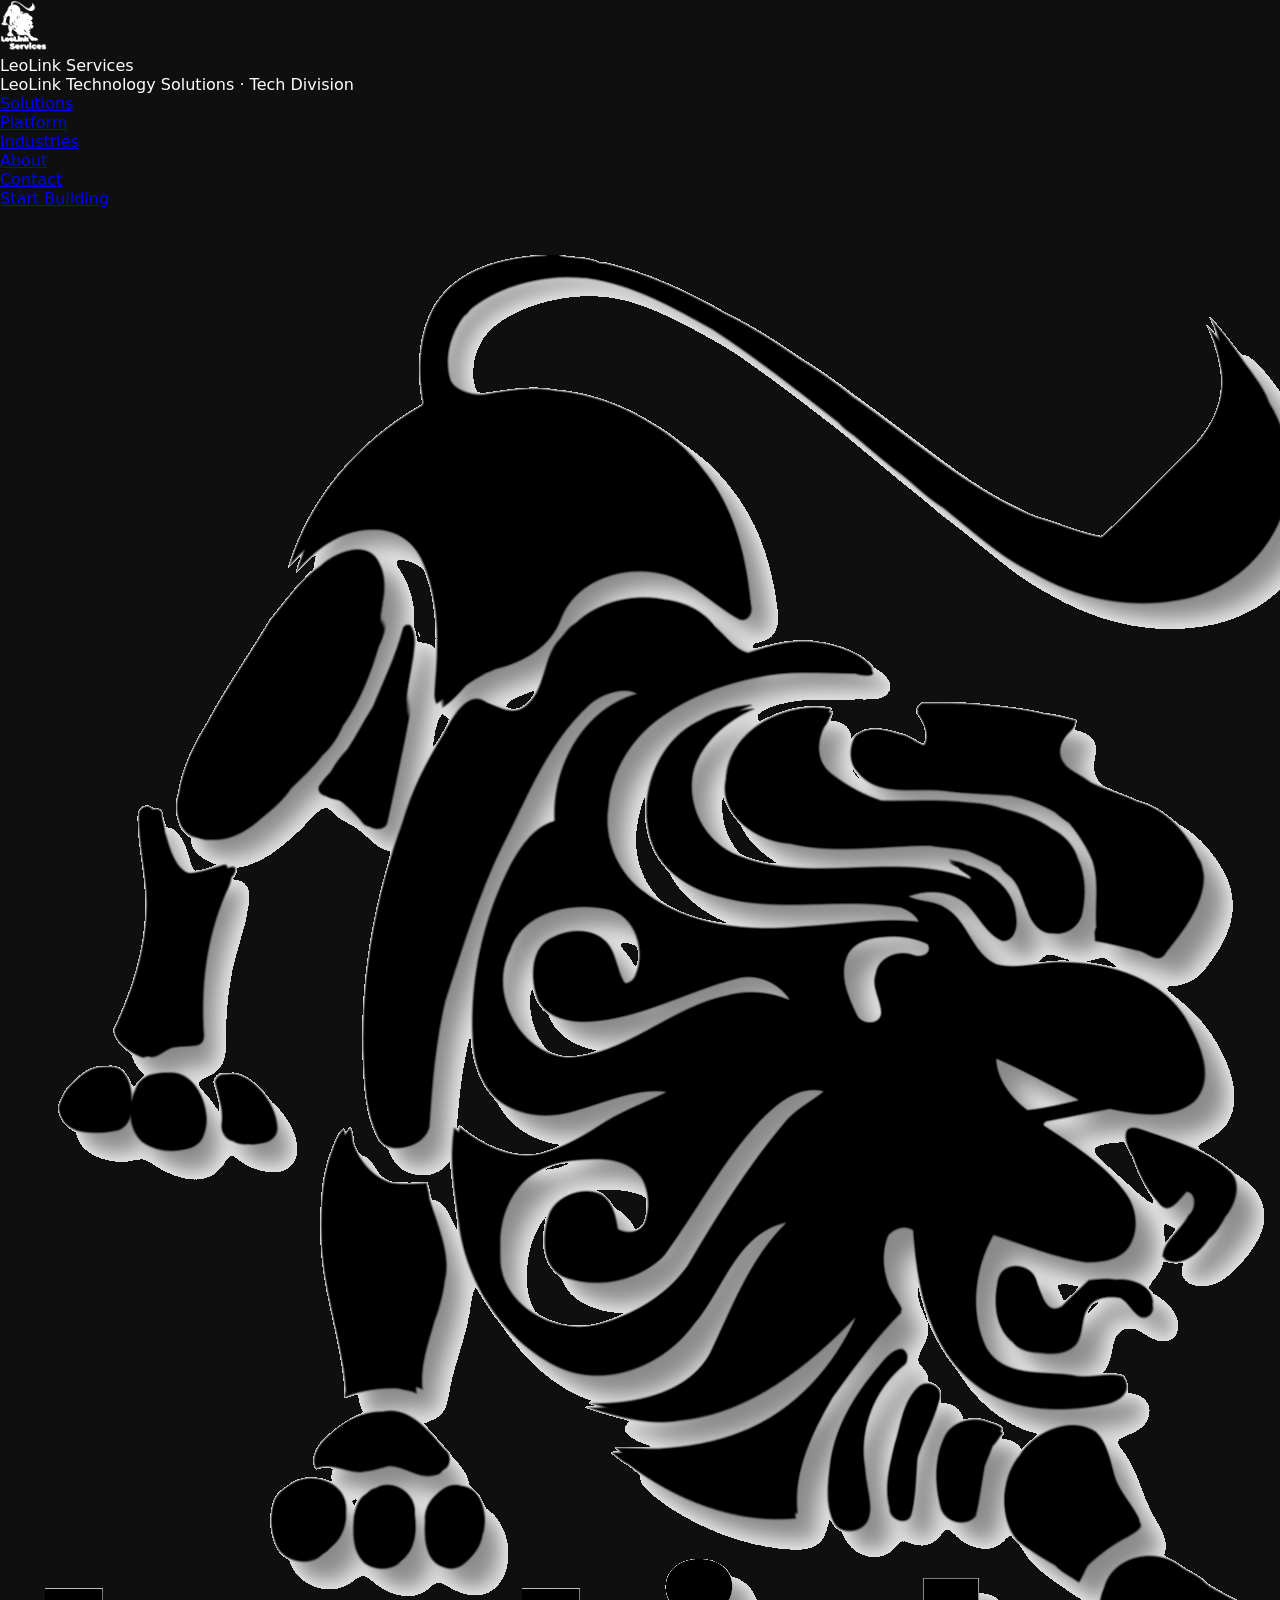
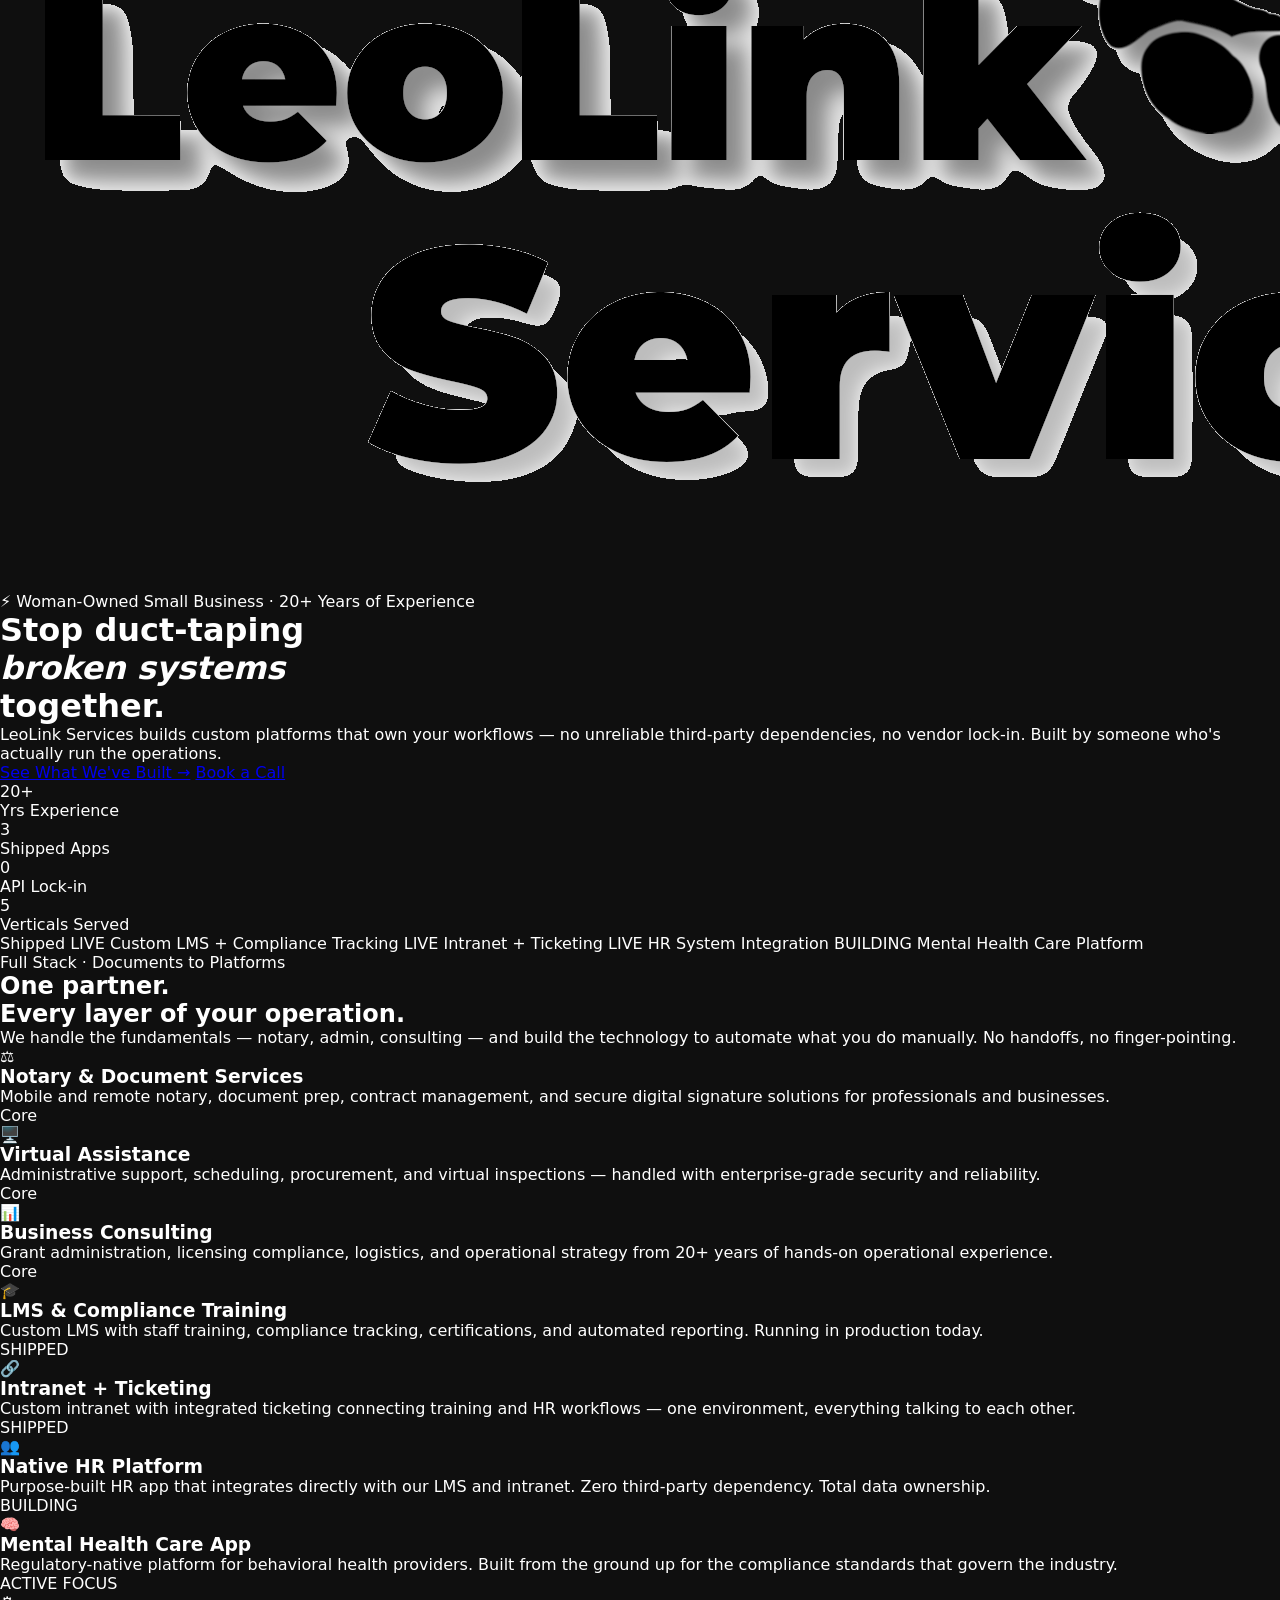
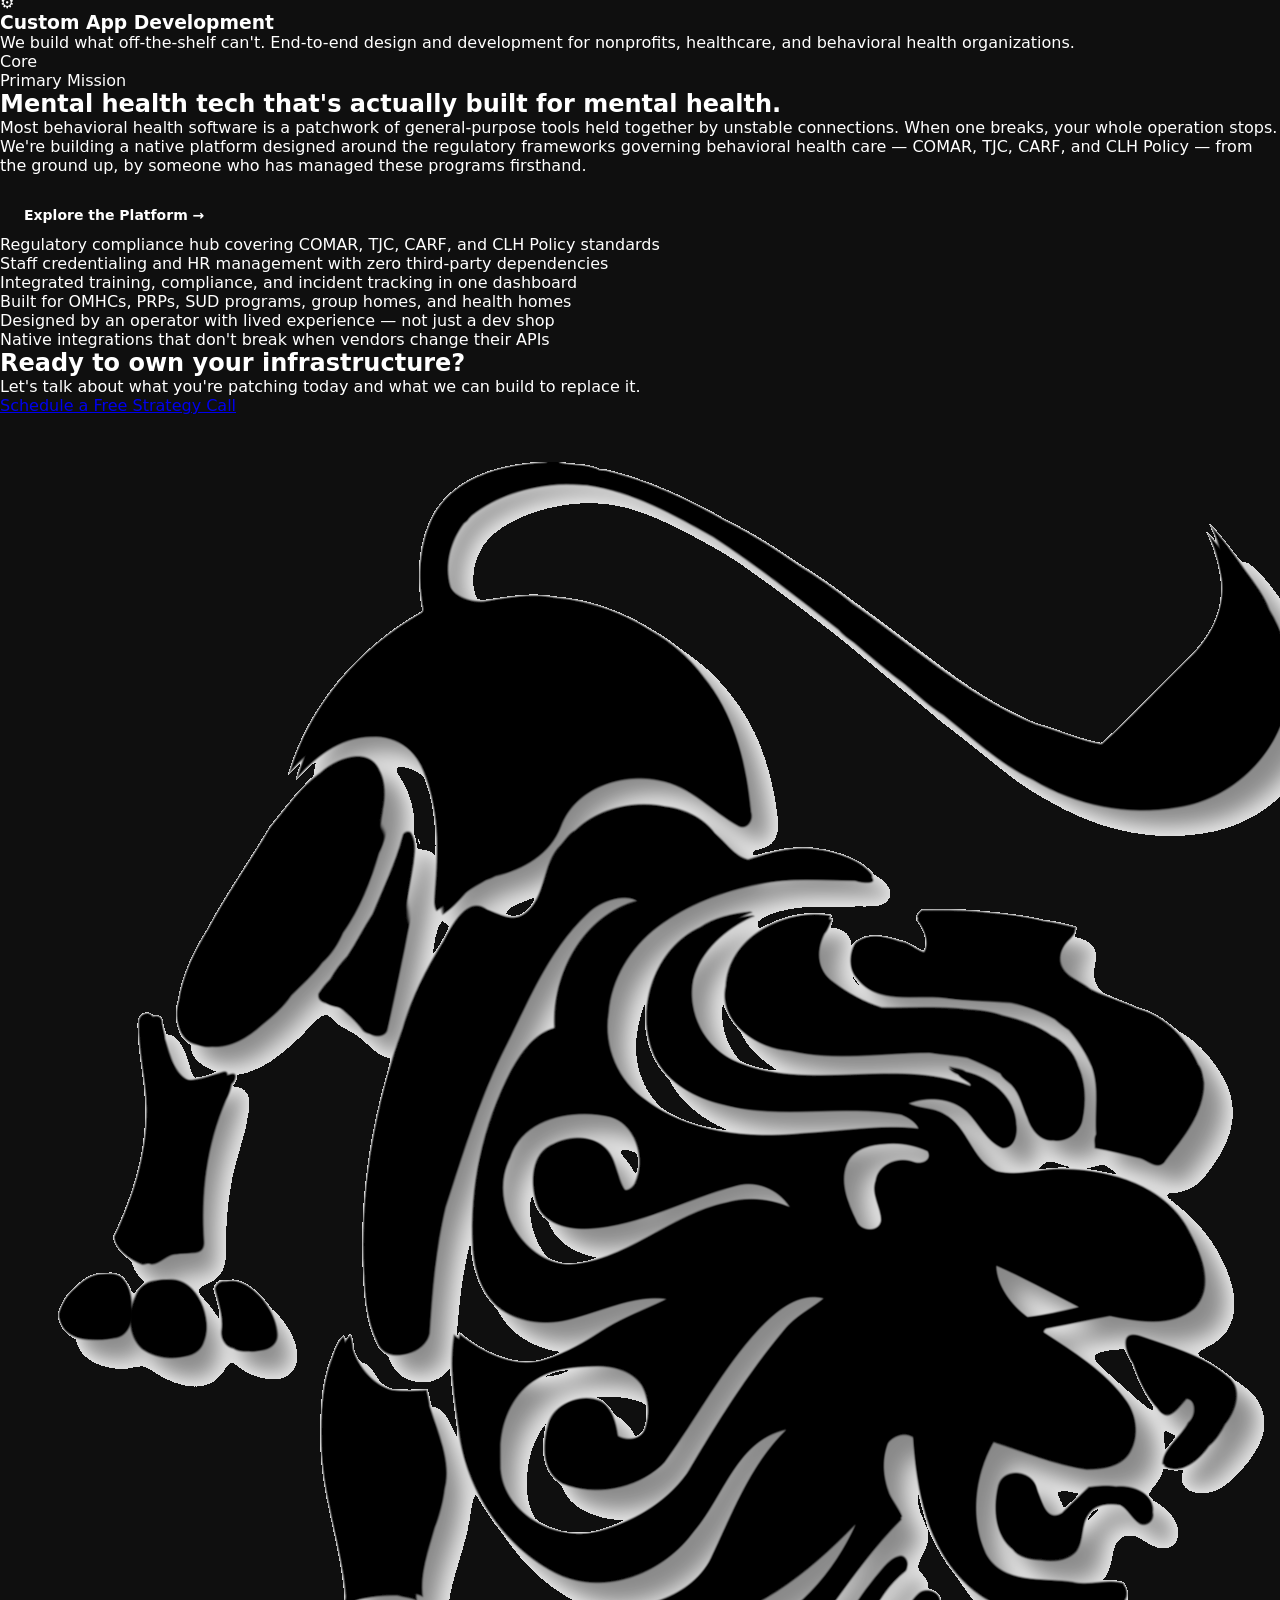
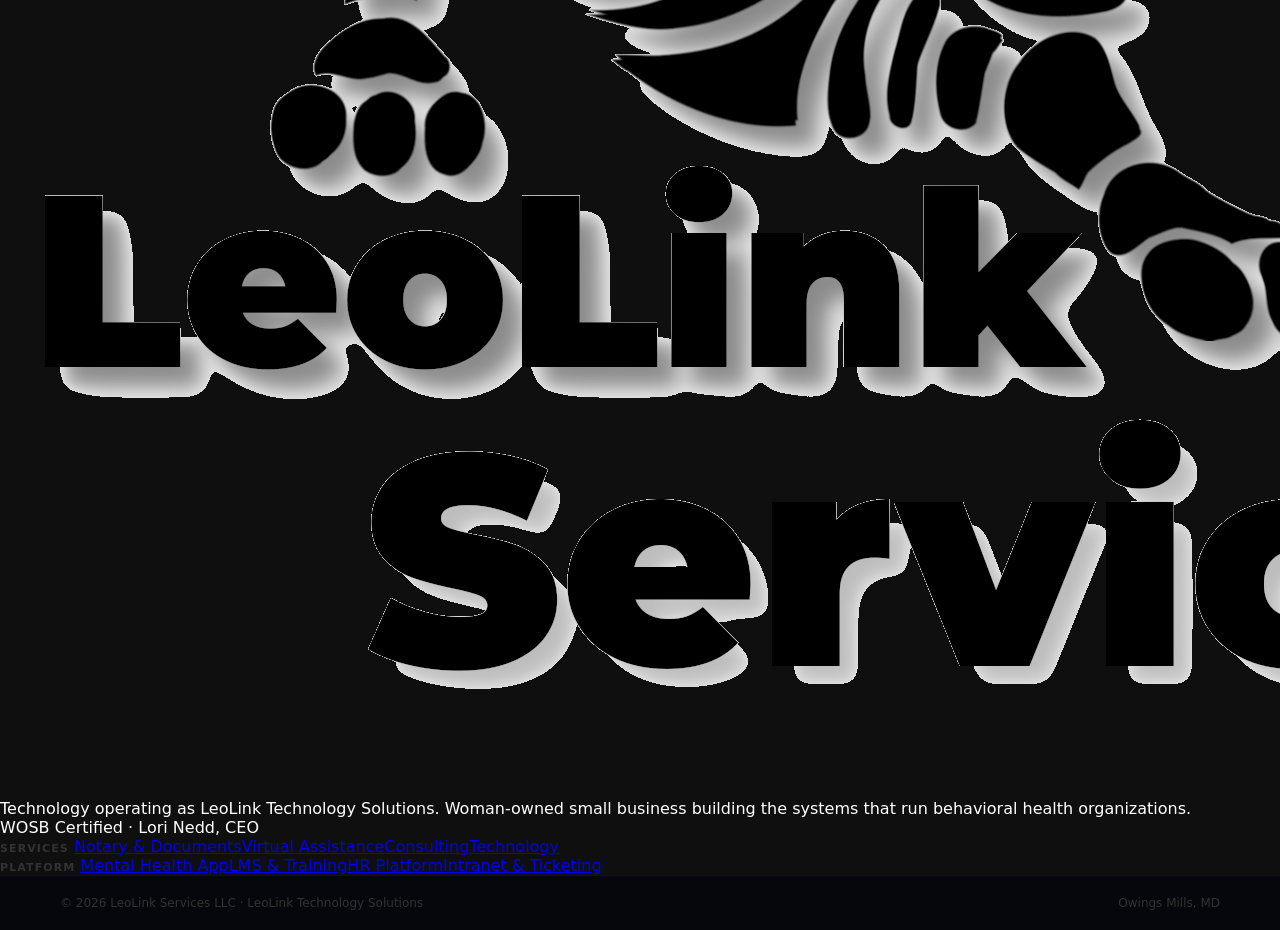
==== index.html @ c0305fcd "fix repo" ====
<!DOCTYPE html>
<html lang="en">
<head>
<meta charset="UTF-8"/>
<meta name="viewport" content="width=device-width, initial-scale=1.0"/>
<title>LeoLink Services — Business Solutions &amp; Technology Platform</title>
<style>
  *, *::before, *::after { box-sizing: border-box; margin: 0; padding: 0; }
  body { font-family: 'Segoe UI', system-ui, -apple-system, sans-serif; background: #0f0f0f; color: #fff; }

  /* ── SWITCHER BAR ── */
  .switcher {
    position: sticky; top: 0; z-index: 999;
    background: #111; border-bottom: 1px solid #333;
    display: flex; align-items: center; gap: 12px;
    padding: 14px 32px; flex-wrap: wrap;
  }
  .switcher span { font-size: 12px; text-transform: uppercase; letter-spacing: .1em; color: #888; }
  .sw-btn {
    padding: 8px 22px; border-radius: 40px; border: 1.5px solid #444;
    background: transparent; color: #aaa; font-size: 13px; font-weight: 600;
    cursor: pointer; transition: all .2s;
  }
  .sw-btn:hover { border-color: #888; color: #fff; }
  .sw-btn.active { background: #fff; color: #000; border-color: #fff; }
  .rec-badge { font-size: 11px; background: #6C63FF; color: #fff; border-radius: 20px; padding: 2px 9px; font-weight: 700; margin-left: 6px; }

  /* ── THEME BLOCKS ── */
  .theme { display: none; }
  .theme.active { display: block; }

  /* ── LOGO HELPER ── */
  /* Logo image: place LeoLink_Logo.png in the same folder as this HTML file */
  .logo-img { height: 52px; width: auto; object-fit: contain; }
  .logo-img-dark { filter: brightness(0) invert(1); } /* white version for dark backgrounds */
  .logo-img-light { filter: none; }                    /* black version for light backgrounds */
  .logo-fallback { font-size: 20px; font-weight: 800; letter-spacing: -.3px; }

  /* ═══════════════════════════════════════
     OPTION A — WARM MODERN
  ═══════════════════════════════════════ */
  .theme-a {
    --brand: #C8773A; --brand2: #E8A06A; --dark: #1A1208;
    --mid: #2C1F10; --surface: #251A0E; --text: #F5EDE3;
    --muted: #A8907A; --accent: #22c55e;
    background: var(--dark); color: var(--text);
  }
  .theme-a nav { background: rgba(26,18,8,.96); backdrop-filter: blur(12px); display: flex; justify-content: space-between; align-items: center; padding: 16px 60px; border-bottom: 1px solid rgba(200,119,58,.2); position: sticky; top: 53px; z-index: 100; }
  .theme-a .nav-brand { display: flex; align-items: center; gap: 14px; }
  .theme-a .nav-brand-text .name { font-size: 18px; font-weight: 700; color: var(--brand2); }
  .theme-a .nav-brand-text .dba { font-size: 10px; color: var(--muted); letter-spacing: .08em; text-transform: uppercase; margin-top: 2px; }
  .theme-a nav ul { list-style: none; display: flex; gap: 32px; }
  .theme-a nav ul li a { color: var(--muted); text-decoration: none; font-size: 14px; }
  .theme-a nav ul li a:hover { color: var(--text); }
  .theme-a .nav-cta { background: var(--brand); color: #fff; padding: 10px 22px; border-radius: 8px; font-size: 14px; font-weight: 600; text-decoration: none; }

  .theme-a .hero { min-height: 88vh; display: flex; align-items: center; padding: 80px 60px; background: radial-gradient(ellipse at 70% 40%, rgba(200,119,58,.15) 0%, transparent 65%), linear-gradient(160deg, #1A1208 0%, #0D0906 100%); position: relative; overflow: hidden; }
  .theme-a .hero::before { content: ''; position: absolute; inset: 0; background: url("data:image/svg+xml,%3Csvg width='60' height='60' viewBox='0 0 60 60' xmlns='http://www.w3.org/2000/svg'%3E%3Cg fill='none'%3E%3Ccircle cx='30' cy='30' r='1.5' fill='%23C8773A' fill-opacity='0.05'/%3E%3C/g%3E%3C/svg%3E"); }
  .theme-a .hero-inner { max-width: 700px; position: relative; display: flex; gap: 60px; align-items: center; width: 100%; }
  .theme-a .hero-logo { flex-shrink: 0; opacity: .85; }
  .theme-a .hero-logo img { height: 160px; width: auto; filter: brightness(0) sepia(1) hue-rotate(10deg) saturate(3) brightness(.8); }
  .theme-a .hero-copy { flex: 1; }
  .theme-a .hero-eyebrow { display: inline-flex; align-items: center; gap: 8px; background: rgba(200,119,58,.12); border: 1px solid rgba(200,119,58,.3); color: var(--brand2); font-size: 12px; font-weight: 600; letter-spacing: .1em; text-transform: uppercase; padding: 6px 14px; border-radius: 20px; margin-bottom: 24px; }
  .theme-a h1 { font-size: clamp(36px, 4.5vw, 58px); font-weight: 700; line-height: 1.1; margin-bottom: 22px; }
  .theme-a h1 em { color: var(--brand2); font-style: normal; }
  .theme-a .hero-sub { font-size: 17px; color: var(--muted); line-height: 1.7; max-width: 520px; margin-bottom: 36px; }
  .theme-a .hero-btns { display: flex; gap: 14px; flex-wrap: wrap; margin-bottom: 48px; }
  .theme-a .btn-primary { background: var(--brand); color: #fff; padding: 14px 28px; border-radius: 10px; font-size: 15px; font-weight: 700; text-decoration: none; }
  .theme-a .btn-ghost { border: 1.5px solid rgba(200,119,58,.4); color: var(--brand2); padding: 14px 28px; border-radius: 10px; font-size: 15px; font-weight: 600; text-decoration: none; }
  .theme-a .proof-strip { display: flex; gap: 28px; padding-top: 28px; border-top: 1px solid rgba(200,119,58,.15); flex-wrap: wrap; }
  .theme-a .proof-num { font-size: 26px; font-weight: 800; color: var(--brand2); }
  .theme-a .proof-label { font-size: 11px; color: var(--muted); text-transform: uppercase; letter-spacing: .06em; }

  .theme-a .shipped-bar { background: var(--surface); border-top: 1px solid rgba(200,119,58,.15); border-bottom: 1px solid rgba(200,119,58,.15); padding: 14px 60px; display: flex; gap: 24px; align-items: center; flex-wrap: wrap; }
  .theme-a .shipped-bar .label { font-size: 11px; font-weight: 700; color: var(--brand); letter-spacing: .12em; text-transform: uppercase; white-space: nowrap; }
  .theme-a .shipped-item { display: flex; align-items: center; gap: 6px; font-size: 13px; color: var(--muted); }
  .theme-a .shipped-item::before { content: '✓'; color: var(--accent); font-weight: 700; }

  .theme-a section { padding: 90px 60px; }
  .theme-a .section-label { font-size: 12px; font-weight: 700; text-transform: uppercase; letter-spacing: .12em; color: var(--brand); margin-bottom: 12px; }
  .theme-a h2 { font-size: clamp(28px, 3.5vw, 44px); font-weight: 700; line-height: 1.2; margin-bottom: 14px; }
  .theme-a .section-sub { font-size: 16px; color: var(--muted); line-height: 1.7; max-width: 560px; margin-bottom: 56px; }

  .theme-a .services-grid { display: grid; grid-template-columns: repeat(auto-fill, minmax(280px, 1fr)); gap: 22px; }
  .theme-a .svc-card { background: var(--surface); border: 1px solid rgba(200,119,58,.15); border-radius: 16px; padding: 30px; transition: border-color .2s, transform .2s; }
  .theme-a .svc-card:hover { border-color: rgba(200,119,58,.4); transform: translateY(-4px); }
  .theme-a .svc-icon { font-size: 26px; margin-bottom: 14px; }
  .theme-a .svc-card h3 { font-size: 17px; font-weight: 700; margin-bottom: 10px; }
  .theme-a .svc-card p { font-size: 13px; color: var(--muted); line-height: 1.65; }
  .theme-a .svc-tag { display: inline-block; margin-top: 14px; font-size: 11px; font-weight: 700; padding: 3px 10px; border-radius: 20px; }
  .theme-a .tag-live { background: rgba(34,197,94,.15); color: #22c55e; border: 1px solid rgba(34,197,94,.3); }
  .theme-a .tag-dev { background: rgba(200,119,58,.12); color: var(--brand2); border: 1px solid rgba(200,119,58,.3); }
  .theme-a .tag-core { background: rgba(255,255,255,.06); color: #aaa; border: 1px solid rgba(255,255,255,.1); }

  .theme-a .focus-band { background: linear-gradient(135deg, rgba(200,119,58,.1), rgba(200,119,58,.03)); border-top: 1px solid rgba(200,119,58,.2); border-bottom: 1px solid rgba(200,119,58,.2); }
  .theme-a .focus-inner { display: grid; grid-template-columns: 1fr 1fr; gap: 80px; align-items: center; max-width: 1100px; margin: 0 auto; }
  .theme-a .focus-inner p { color: var(--muted); line-height: 1.8; margin-bottom: 14px; font-size: 15px; }
  .theme-a .feature-list { list-style: none; display: flex; flex-direction: column; gap: 14px; }
  .theme-a .feature-list li { display: flex; align-items: flex-start; gap: 12px; font-size: 14px; color: var(--muted); }
  .theme-a .feature-list li::before { content: '→'; color: var(--brand2); flex-shrink: 0; }

  .theme-a .cta-band { background: var(--brand); text-align: center; padding: 80px 60px; }
  .theme-a .cta-band h2 { font-size: 36px; color: #fff; margin-bottom: 14px; }
  .theme-a .cta-band p { font-size: 16px; color: rgba(255,255,255,.8); margin-bottom: 32px; }
  .theme-a .cta-band a { background: #fff; color: var(--brand); padding: 14px 34px; border-radius: 10px; font-weight: 700; text-decoration: none; font-size: 15px; }

  .theme-a footer { background: var(--mid); padding: 60px; display: flex; justify-content: space-between; align-items: flex-start; flex-wrap: wrap; gap: 40px; border-top: 1px solid rgba(200,119,58,.15); }
  .theme-a .foot-logo img { height: 60px; width: auto; filter: brightness(0) sepia(1) hue-rotate(10deg) saturate(2) brightness(.75); margin-bottom: 10px; }
  .theme-a footer .foot-sub { font-size: 13px; color: var(--muted); max-width: 240px; line-height: 1.6; }
  .theme-a footer .foot-links { display: flex; flex-direction: column; gap: 10px; }
  .theme-a footer .foot-links a { font-size: 14px; color: var(--muted); text-decoration: none; }
  .theme-a footer .foot-cert { font-size: 11px; color: #666; margin-top: 16px; }

  /* ═══════════════════════════════════════
     OPTION B — BOLD TECH (DEFAULT / PREFERRED)
  ═══════════════════════════════════════ */
  .theme-b {
    --brand: #6C63FF; --brand2: #A89CFF; --neon: #00FFB2;
    --dark: #080810; --surface: #10101C; --card: #14142A;
    --text: #F0F0FF; --muted: #8080AA;
    background: var(--dark); color: var(--text);
  }
  .theme-b .nav-brand img {
    filter:
      invert(1)
      drop-shadow(0 0 2px rgba(255,255,255,1))
      drop-shadow(0 0 6px rgba(168,156,255,0.85))
      drop-shadow(0 0 12px rgba(108,99,255,0.6)) !important;
    height: 48px !important;
    width: auto !important;
  }
  .theme-b nav { background: rgba(8,8,16,.96); backdrop-filter: blur(12px); display: flex; justify-content: space-between; align-items: center; padding: 14px 60px; border-bottom: 1px solid rgba(108,99,255,.25); position: sticky; top: 53px; z-index: 100; }
  .theme-b .nav-brand { display: flex; align-items: center; gap: 14px; }
  .theme-b .nav-brand-text .name { font-size: 18px; font-weight: 800; color: var(--text); letter-spacing: -.3px; }
  .theme-b .nav-brand-text .name span { color: var(--brand2); }
  .theme-b .nav-brand-text .dba { font-size: 10px; color: var(--brand2); letter-spacing: .1em; text-transform: uppercase; margin-top: 2px; }
  .theme-b .nav-brand .logo-img { filter: brightness(0) invert(1); height: 48px; }
  .theme-b .foot-logo .logo-img { filter: brightness(0) invert(1); }
  .theme-b nav ul { list-style: none; display: flex; gap: 32px; }
  .theme-b nav ul li a { color: var(--muted); text-decoration: none; font-size: 14px; }
  .theme-b nav ul li a:hover { color: var(--text); }
  .theme-b .nav-cta { background: linear-gradient(135deg, var(--brand), #9B55FF); color: #fff; padding: 10px 22px; border-radius: 8px; font-size: 14px; font-weight: 700; text-decoration: none; }

  .theme-b .hero { min-height: 90vh; display: flex; align-items: center; padding: 80px 60px; background: radial-gradient(ellipse at 80% 20%, rgba(108,99,255,.25) 0%, transparent 55%), radial-gradient(ellipse at 20% 80%, rgba(0,255,178,.08) 0%, transparent 50%), var(--dark); position: relative; overflow: hidden; }
  .theme-b .grid-overlay { position: absolute; inset: 0; background-image: linear-gradient(rgba(108,99,255,.06) 1px, transparent 1px), linear-gradient(90deg, rgba(108,99,255,.06) 1px, transparent 1px); background-size: 50px 50px; }
  .theme-b .hero-inner { position: relative; display: flex; align-items: center; gap: 60px; width: 100%; max-width: 1200px; }
  .theme-b .hero-logo {
    flex-shrink: 0;
    display: flex;
    align-items: center;
    justify-content: center;
  }
  .theme-b .hero-logo img {
    height: 230px;
    width: auto;
    image-rendering: crisp-edges;
    filter:
      invert(1)
      drop-shadow(0 0 2px rgba(255,255,255,1))
      drop-shadow(0 0 6px rgba(255,255,255,0.95))
      drop-shadow(0 0 14px rgba(168,156,255,0.9))
      drop-shadow(0 0 26px rgba(108,99,255,0.75))
      drop-shadow(0 0 40px rgba(0,255,178,0.4));
  }
  .theme-b .hero-copy { flex: 1; max-width: 660px; }
  .theme-b .hero-eyebrow { display: inline-flex; align-items: center; gap: 8px; background: rgba(108,99,255,.15); border: 1px solid rgba(108,99,255,.4); color: var(--brand2); font-size: 12px; font-weight: 700; letter-spacing: .1em; text-transform: uppercase; padding: 6px 14px; border-radius: 4px; margin-bottom: 24px; }
  .theme-b h1 { font-size: clamp(38px, 5vw, 64px); font-weight: 900; line-height: 1.05; margin-bottom: 22px; letter-spacing: -1px; }
  .theme-b h1 em { color: transparent; background: linear-gradient(135deg, var(--brand2), var(--neon)); -webkit-background-clip: text; background-clip: text; font-style: normal; }
  .theme-b .hero-sub { font-size: 17px; color: var(--muted); line-height: 1.7; max-width: 540px; margin-bottom: 36px; }
  .theme-b .hero-btns { display: flex; gap: 14px; margin-bottom: 52px; flex-wrap: wrap; }
  .theme-b .btn-primary { background: linear-gradient(135deg, var(--brand), #9B55FF); color: #fff; padding: 14px 30px; border-radius: 8px; font-size: 15px; font-weight: 700; text-decoration: none; }
  .theme-b .btn-ghost { border: 1.5px solid rgba(108,99,255,.4); color: var(--brand2); padding: 14px 30px; border-radius: 8px; font-size: 15px; font-weight: 600; text-decoration: none; }
  .theme-b .proof-strip { display: flex; gap: 36px; flex-wrap: wrap; }
  .theme-b .proof-num { font-size: 30px; font-weight: 900; color: var(--neon); }
  .theme-b .proof-label { font-size: 11px; color: var(--muted); text-transform: uppercase; letter-spacing: .06em; }

  .theme-b .shipped-bar { background: rgba(0,255,178,.04); border-top: 1px solid rgba(0,255,178,.15); border-bottom: 1px solid rgba(0,255,178,.15); padding: 13px 60px; display: flex; gap: 20px; align-items: center; flex-wrap: wrap; }
  .theme-b .shipped-bar .label { font-size: 10px; font-weight: 800; color: var(--neon); letter-spacing: .15em; text-transform: uppercase; }
  .theme-b .shipped-item { display: flex; align-items: center; gap: 8px; font-size: 13px; color: var(--muted); }
  .theme-b .shipped-item .badge { font-size: 9px; font-weight: 800; background: rgba(0,255,178,.12); color: var(--neon); border: 1px solid rgba(0,255,178,.3); padding: 2px 7px; border-radius: 3px; letter-spacing: .06em; }
  .theme-b .shipped-item .badge-dev { font-size: 9px; font-weight: 800; background: rgba(108,99,255,.15); color: var(--brand2); border: 1px solid rgba(108,99,255,.3); padding: 2px 7px; border-radius: 3px; letter-spacing: .06em; }

  .theme-b section { padding: 90px 60px; }
  .theme-b .section-label { font-size: 11px; font-weight: 800; text-transform: uppercase; letter-spacing: .15em; color: var(--brand2); margin-bottom: 12px; }
  .theme-b h2 { font-size: clamp(28px, 3.5vw, 44px); font-weight: 900; line-height: 1.15; letter-spacing: -.5px; margin-bottom: 14px; }
  .theme-b .section-sub { font-size: 16px; color: var(--muted); line-height: 1.7; max-width: 560px; margin-bottom: 56px; }

  .theme-b .services-grid { display: grid; grid-template-columns: repeat(auto-fill, minmax(280px, 1fr)); gap: 18px; }
  .theme-b .svc-card { background: var(--card); border: 1px solid rgba(108,99,255,.2); border-radius: 12px; padding: 28px; transition: all .2s; position: relative; overflow: hidden; }
  .theme-b .svc-card::before { content: ''; position: absolute; top: 0; left: 0; right: 0; height: 2px; background: linear-gradient(90deg, var(--brand), #9B55FF); opacity: 0; transition: opacity .2s; }
  .theme-b .svc-card:hover { border-color: rgba(108,99,255,.5); transform: translateY(-4px); }
  .theme-b .svc-card:hover::before { opacity: 1; }
  .theme-b .svc-icon { font-size: 26px; margin-bottom: 14px; }
  .theme-b .svc-card h3 { font-size: 16px; font-weight: 800; margin-bottom: 9px; }
  .theme-b .svc-card p { font-size: 13px; color: var(--muted); line-height: 1.6; }
  .theme-b .svc-tag { display: inline-block; margin-top: 14px; font-size: 10px; font-weight: 800; padding: 3px 9px; border-radius: 3px; letter-spacing: .05em; }
  .theme-b .tag-live { background: rgba(0,255,178,.1); color: var(--neon); border: 1px solid rgba(0,255,178,.25); }
  .theme-b .tag-dev { background: rgba(108,99,255,.15); color: var(--brand2); border: 1px solid rgba(108,99,255,.3); }
  .theme-b .tag-core { background: rgba(255,255,255,.05); color: #666; border: 1px solid rgba(255,255,255,.1); }

  .theme-b .focus-band { background: linear-gradient(135deg, rgba(108,99,255,.08), rgba(0,255,178,.04)); border-top: 1px solid rgba(108,99,255,.2); border-bottom: 1px solid rgba(108,99,255,.2); }
  .theme-b .focus-inner { display: grid; grid-template-columns: 1fr 1fr; gap: 80px; align-items: center; max-width: 1100px; margin: 0 auto; }
  .theme-b .focus-inner p { color: var(--muted); line-height: 1.8; margin-bottom: 14px; font-size: 15px; }
  .theme-b .feature-list { list-style: none; display: flex; flex-direction: column; gap: 14px; }
  .theme-b .feature-list li { display: flex; align-items: flex-start; gap: 12px; font-size: 14px; color: var(--muted); }
  .theme-b .feature-list li::before { content: '▸'; color: var(--neon); flex-shrink: 0; }

  .theme-b .cta-band { background: linear-gradient(135deg, rgba(108,99,255,.2), rgba(0,255,178,.08)); border-top: 1px solid rgba(108,99,255,.3); text-align: center; padding: 80px 60px; }
  .theme-b .cta-band h2 { font-size: 36px; font-weight: 900; margin-bottom: 14px; }
  .theme-b .cta-band p { font-size: 16px; color: var(--muted); margin-bottom: 32px; }
  .theme-b .cta-band a { background: linear-gradient(135deg, var(--brand), #9B55FF); color: #fff; padding: 14px 34px; border-radius: 8px; font-weight: 700; text-decoration: none; font-size: 15px; }

  .theme-b footer { background: rgba(6,6,14,.9); padding: 60px; display: flex; justify-content: space-between; align-items: flex-start; flex-wrap: wrap; gap: 40px; border-top: 1px solid rgba(108,99,255,.2); }
  .theme-b .foot-logo img {
    height: 75px;
    width: auto;
    margin-bottom: 12px;
    display: block;
    filter:
      invert(1)
      drop-shadow(0 0 2px rgba(255,255,255,1))
      drop-shadow(0 0 6px rgba(168,156,255,0.85))
      drop-shadow(0 0 12px rgba(108,99,255,0.6));
  }
  .theme-b footer .foot-sub { font-size: 13px; color: var(--muted); max-width: 240px; line-height: 1.6; }
  .theme-b footer .foot-links { display: flex; flex-direction: column; gap: 10px; }
  .theme-b footer .foot-links a { font-size: 14px; color: var(--muted); text-decoration: none; }
  .theme-b footer .foot-cert { font-size: 11px; color: #333; margin-top: 16px; }

  /* ═══════════════════════════════════════
     OPTION C — EDITORIAL MINIMAL
  ═══════════════════════════════════════ */
  .theme-c {
    --brand: #2D5BFF; --brand2: #6B8FFF; --dark: #FAFAF8;
    --surface: #F2F2EE; --card: #FFFFFF; --text: #0D0D0D;
    --muted: #666660; --line: #E0E0DA;
    font-family: Georgia, 'Times New Roman', serif;
    background: var(--dark); color: var(--text);
  }
  .theme-c nav { background: rgba(250,250,248,.97); backdrop-filter: blur(8px); display: flex; justify-content: space-between; align-items: center; padding: 14px 60px; border-bottom: 1px solid var(--line); position: sticky; top: 53px; z-index: 100; }
  .theme-c .nav-brand { display: flex; align-items: center; gap: 14px; }
  .theme-c .nav-brand-text .name { font-size: 17px; font-weight: 700; color: var(--text); font-family: Georgia, serif; }
  .theme-c .nav-brand-text .name span { color: var(--brand); }
  .theme-c .nav-brand-text .dba { font-size: 10px; color: var(--muted); letter-spacing: .1em; text-transform: uppercase; font-family: 'Segoe UI', sans-serif; margin-top: 2px; }
  .theme-c nav ul { list-style: none; display: flex; gap: 36px; }
  .theme-c nav ul li a { color: var(--muted); text-decoration: none; font-size: 14px; font-family: 'Segoe UI', sans-serif; }
  .theme-c .nav-cta { background: var(--text); color: var(--dark); padding: 10px 22px; border-radius: 4px; font-size: 14px; font-weight: 600; text-decoration: none; font-family: 'Segoe UI', sans-serif; }

  .theme-c .hero { min-height: 85vh; display: flex; align-items: center; padding: 80px 60px; background: var(--dark); border-bottom: 1px solid var(--line); }
  .theme-c .hero-inner { max-width: 1100px; display: flex; align-items: center; gap: 80px; width: 100%; }
  .theme-c .hero-logo { flex-shrink: 0; }
  .theme-c .hero-logo img { height: 180px; width: auto; }
  .theme-c .hero-copy { flex: 1; }
  .theme-c .hero-eyebrow { font-size: 12px; font-family: 'Segoe UI', sans-serif; font-weight: 600; color: var(--brand); letter-spacing: .12em; text-transform: uppercase; margin-bottom: 26px; }
  .theme-c h1 { font-size: clamp(40px, 5vw, 66px); font-weight: 700; line-height: 1.05; color: var(--text); margin-bottom: 24px; letter-spacing: -1.5px; }
  .theme-c h1 em { color: var(--brand); font-style: italic; }
  .theme-c .hero-sub { font-size: 19px; color: var(--muted); line-height: 1.65; max-width: 540px; margin-bottom: 40px; font-family: 'Segoe UI', sans-serif; font-weight: 300; }
  .theme-c .hero-btns { display: flex; gap: 14px; margin-bottom: 52px; flex-wrap: wrap; }
  .theme-c .btn-primary { background: var(--text); color: var(--dark); padding: 14px 30px; border-radius: 4px; font-size: 15px; font-weight: 600; text-decoration: none; font-family: 'Segoe UI', sans-serif; }
  .theme-c .btn-ghost { border: 1.5px solid var(--line); color: var(--muted); padding: 14px 30px; border-radius: 4px; font-size: 15px; font-family: 'Segoe UI', sans-serif; text-decoration: none; }
  .theme-c .proof-strip { display: flex; gap: 44px; padding-top: 36px; border-top: 1px solid var(--line); flex-wrap: wrap; }
  .theme-c .proof-num { font-size: 34px; font-weight: 700; color: var(--text); letter-spacing: -1px; }
  .theme-c .proof-label { font-size: 11px; color: var(--muted); font-family: 'Segoe UI', sans-serif; text-transform: uppercase; letter-spacing: .06em; margin-top: 2px; }

  .theme-c .shipped-bar { background: var(--text); padding: 13px 60px; display: flex; gap: 24px; align-items: center; flex-wrap: wrap; }
  .theme-c .shipped-bar .label { font-size: 11px; font-family: 'Segoe UI', sans-serif; font-weight: 700; color: rgba(255,255,255,.45); letter-spacing: .12em; text-transform: uppercase; }
  .theme-c .shipped-item { font-size: 13px; color: rgba(255,255,255,.72); font-family: 'Segoe UI', sans-serif; display: flex; align-items: center; gap: 7px; }
  .theme-c .shipped-item::before { content: '✓'; color: #22c55e; font-weight: 700; }

  .theme-c section { padding: 90px 60px; }
  .theme-c .section-label { font-size: 12px; font-family: 'Segoe UI', sans-serif; font-weight: 600; text-transform: uppercase; letter-spacing: .12em; color: var(--brand); margin-bottom: 14px; }
  .theme-c h2 { font-size: clamp(30px, 3.5vw, 46px); font-weight: 700; line-height: 1.15; letter-spacing: -1px; margin-bottom: 18px; }
  .theme-c .section-sub { font-size: 17px; color: var(--muted); line-height: 1.7; max-width: 560px; margin-bottom: 56px; font-family: 'Segoe UI', sans-serif; font-weight: 300; }

  .theme-c .services-grid { display: grid; grid-template-columns: repeat(auto-fill, minmax(280px, 1fr)); gap: 1px; background: var(--line); border: 1px solid var(--line); }
  .theme-c .svc-card { background: var(--card); padding: 34px 30px; transition: background .2s; }
  .theme-c .svc-card:hover { background: var(--surface); }
  .theme-c .svc-icon { font-size: 26px; margin-bottom: 16px; }
  .theme-c .svc-card h3 { font-size: 17px; font-weight: 700; margin-bottom: 9px; letter-spacing: -.3px; }
  .theme-c .svc-card p { font-size: 13px; color: var(--muted); line-height: 1.65; font-family: 'Segoe UI', sans-serif; }
  .theme-c .svc-tag { display: inline-block; margin-top: 14px; font-size: 11px; font-family: 'Segoe UI', sans-serif; font-weight: 600; padding: 3px 10px; border-radius: 2px; }
  .theme-c .tag-live { background: rgba(34,197,94,.1); color: #15803d; border: 1px solid rgba(34,197,94,.25); }
  .theme-c .tag-dev { background: rgba(45,91,255,.08); color: var(--brand); border: 1px solid rgba(45,91,255,.2); }
  .theme-c .tag-core { background: rgba(0,0,0,.04); color: var(--muted); border: 1px solid var(--line); }

  .theme-c .focus-band { background: var(--surface); border-top: 1px solid var(--line); border-bottom: 1px solid var(--line); }
  .theme-c .focus-inner { display: grid; grid-template-columns: 1fr 1fr; gap: 80px; align-items: center; max-width: 1100px; margin: 0 auto; }
  .theme-c .focus-inner p { color: var(--muted); line-height: 1.8; margin-bottom: 14px; font-family: 'Segoe UI', sans-serif; font-size: 15px; }
  .theme-c .feature-list { list-style: none; display: flex; flex-direction: column; gap: 14px; }
  .theme-c .feature-list li { display: flex; align-items: flex-start; gap: 12px; font-size: 14px; color: var(--muted); font-family: 'Segoe UI', sans-serif; border-bottom: 1px solid var(--line); padding-bottom: 14px; }
  .theme-c .feature-list li::before { content: '—'; color: var(--brand); flex-shrink: 0; }

  .theme-c .cta-band { background: var(--text); text-align: center; padding: 80px 60px; }
  .theme-c .cta-band h2 { font-size: 38px; color: var(--dark); margin-bottom: 14px; }
  .theme-c .cta-band p { font-size: 16px; color: rgba(250,250,248,.6); margin-bottom: 32px; font-family: 'Segoe UI', sans-serif; font-weight: 300; }
  .theme-c .cta-band a { background: var(--dark); color: var(--text); padding: 14px 34px; border-radius: 4px; font-weight: 700; text-decoration: none; font-size: 15px; font-family: 'Segoe UI', sans-serif; }

  .theme-c footer { background: var(--card); padding: 60px; display: flex; justify-content: space-between; align-items: flex-start; flex-wrap: wrap; gap: 40px; border-top: 1px solid var(--line); }
  .theme-c .foot-logo img { height: 60px; width: auto; margin-bottom: 10px; }
  .theme-c footer .foot-sub { font-size: 13px; color: var(--muted); max-width: 240px; line-height: 1.6; font-family: 'Segoe UI', sans-serif; }
  .theme-c footer .foot-links { display: flex; flex-direction: column; gap: 10px; }
  .theme-c footer .foot-links a { font-size: 14px; color: var(--muted); text-decoration: none; font-family: 'Segoe UI', sans-serif; }
  .theme-c footer .foot-cert { font-size: 11px; color: #aaa; margin-top: 16px; font-family: 'Segoe UI', sans-serif; }

</style>
</head>
<body>
<div id="theme-b">
  <nav>
    <div class="nav-brand">
      <img src="[data-uri]" alt="LeoLink Services" class="logo-img logo-img-dark" onerror="this.style.display='none'"/>
      <div class="nav-brand-text">
        <div class="name">Leo<span>Link</span> Services</div>
        <div class="dba">LeoLink Technology Solutions · Tech Division</div>
      </div>
    </div>
    <ul>
      <li><a href="solutions.html">Solutions</a></li>
      <li><a href="platform.html">Platform</a></li>
      <li><a href="industries.html">Industries</a></li>
      <li><a href="about.html">About</a></li>
      <li><a href="contact.html">Contact</a></li>
    </ul>
    <a href="#" href="contact.html" class="nav-cta">Start Building</a>
  </nav>

  <div class="hero">
    <div class="grid-overlay"></div>
    <div class="hero-inner">
      <div class="hero-logo">
        <img src="[data-uri]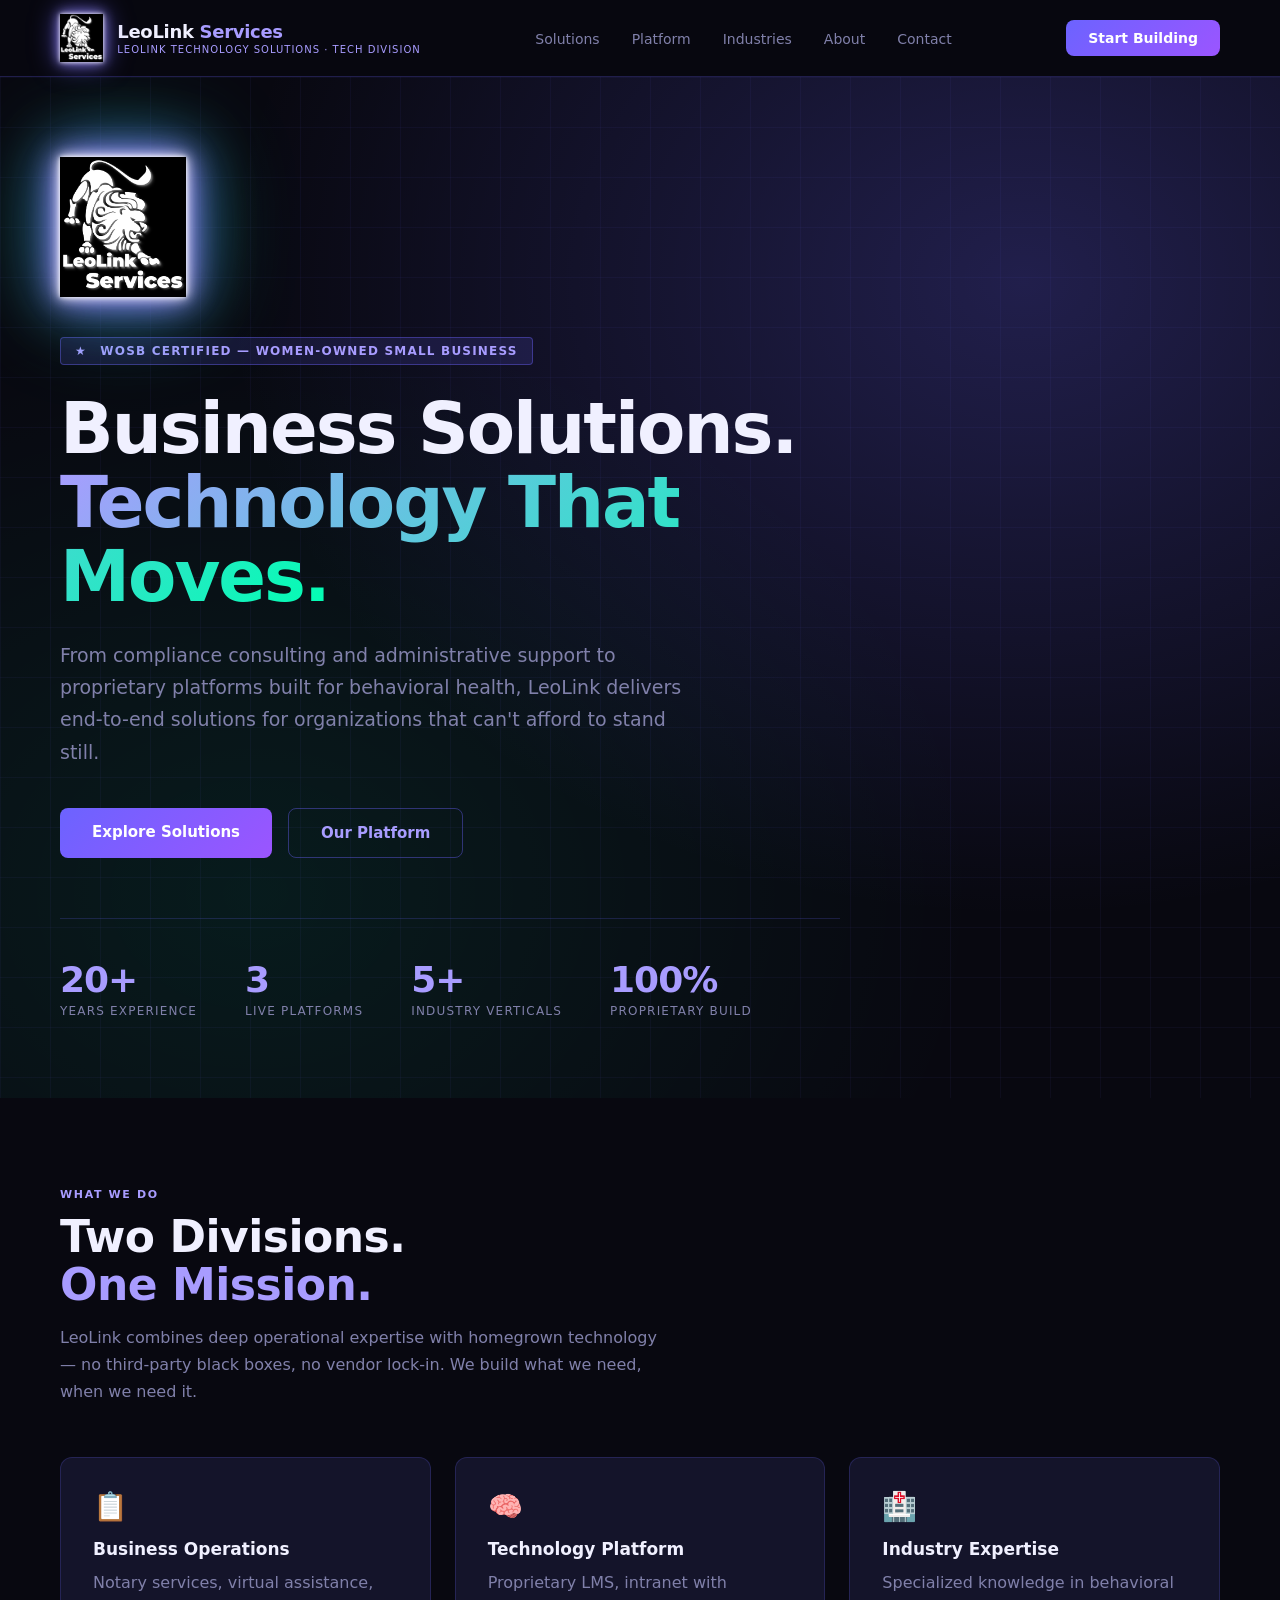
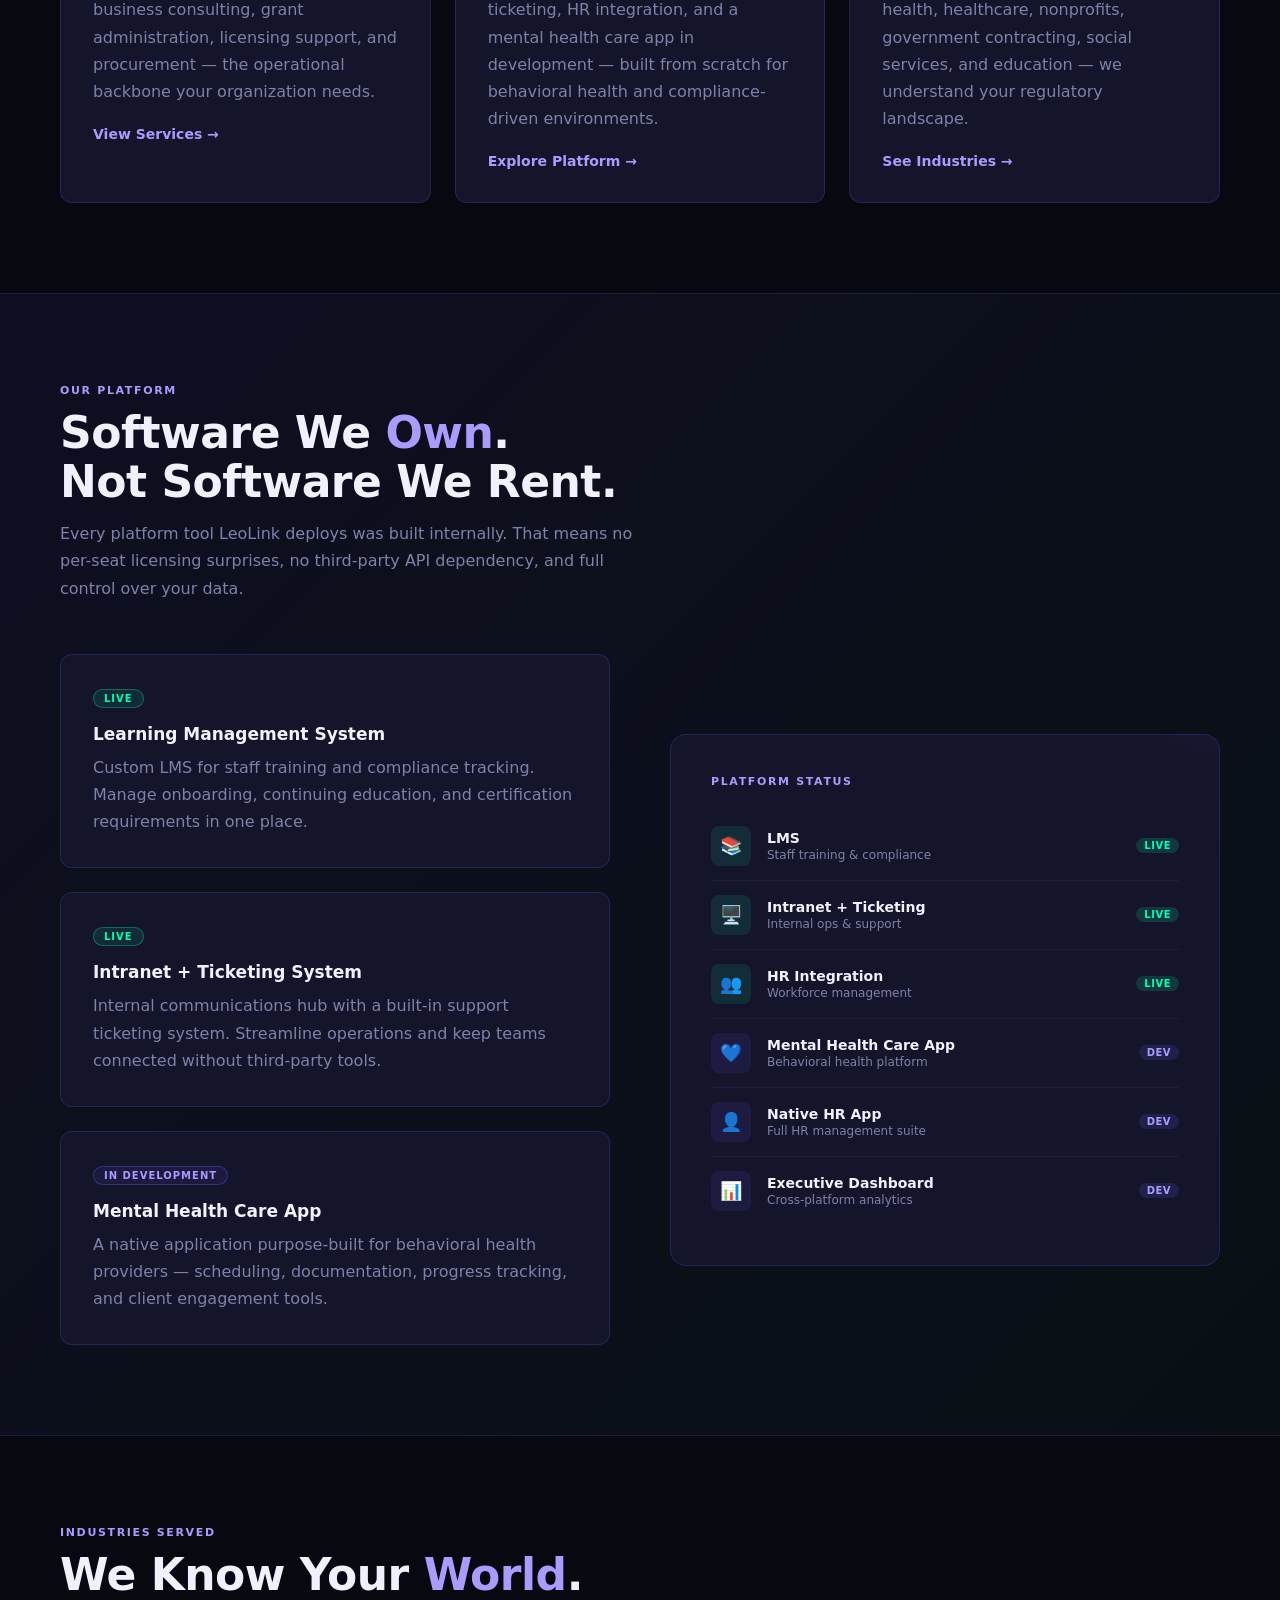
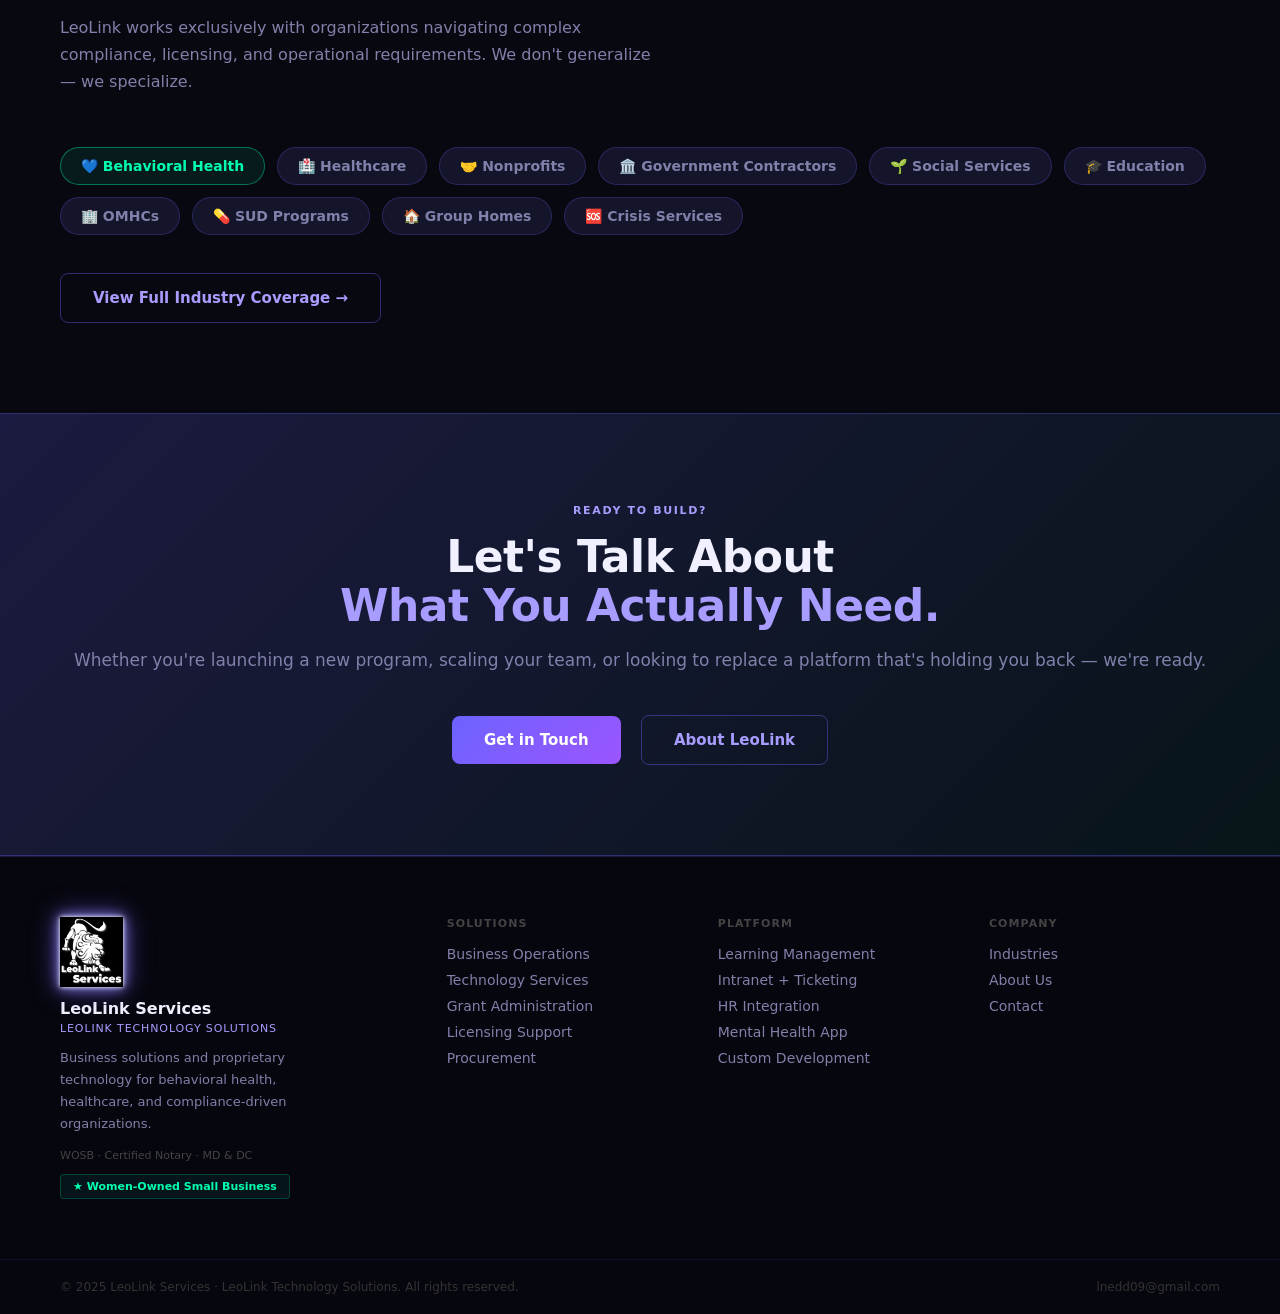
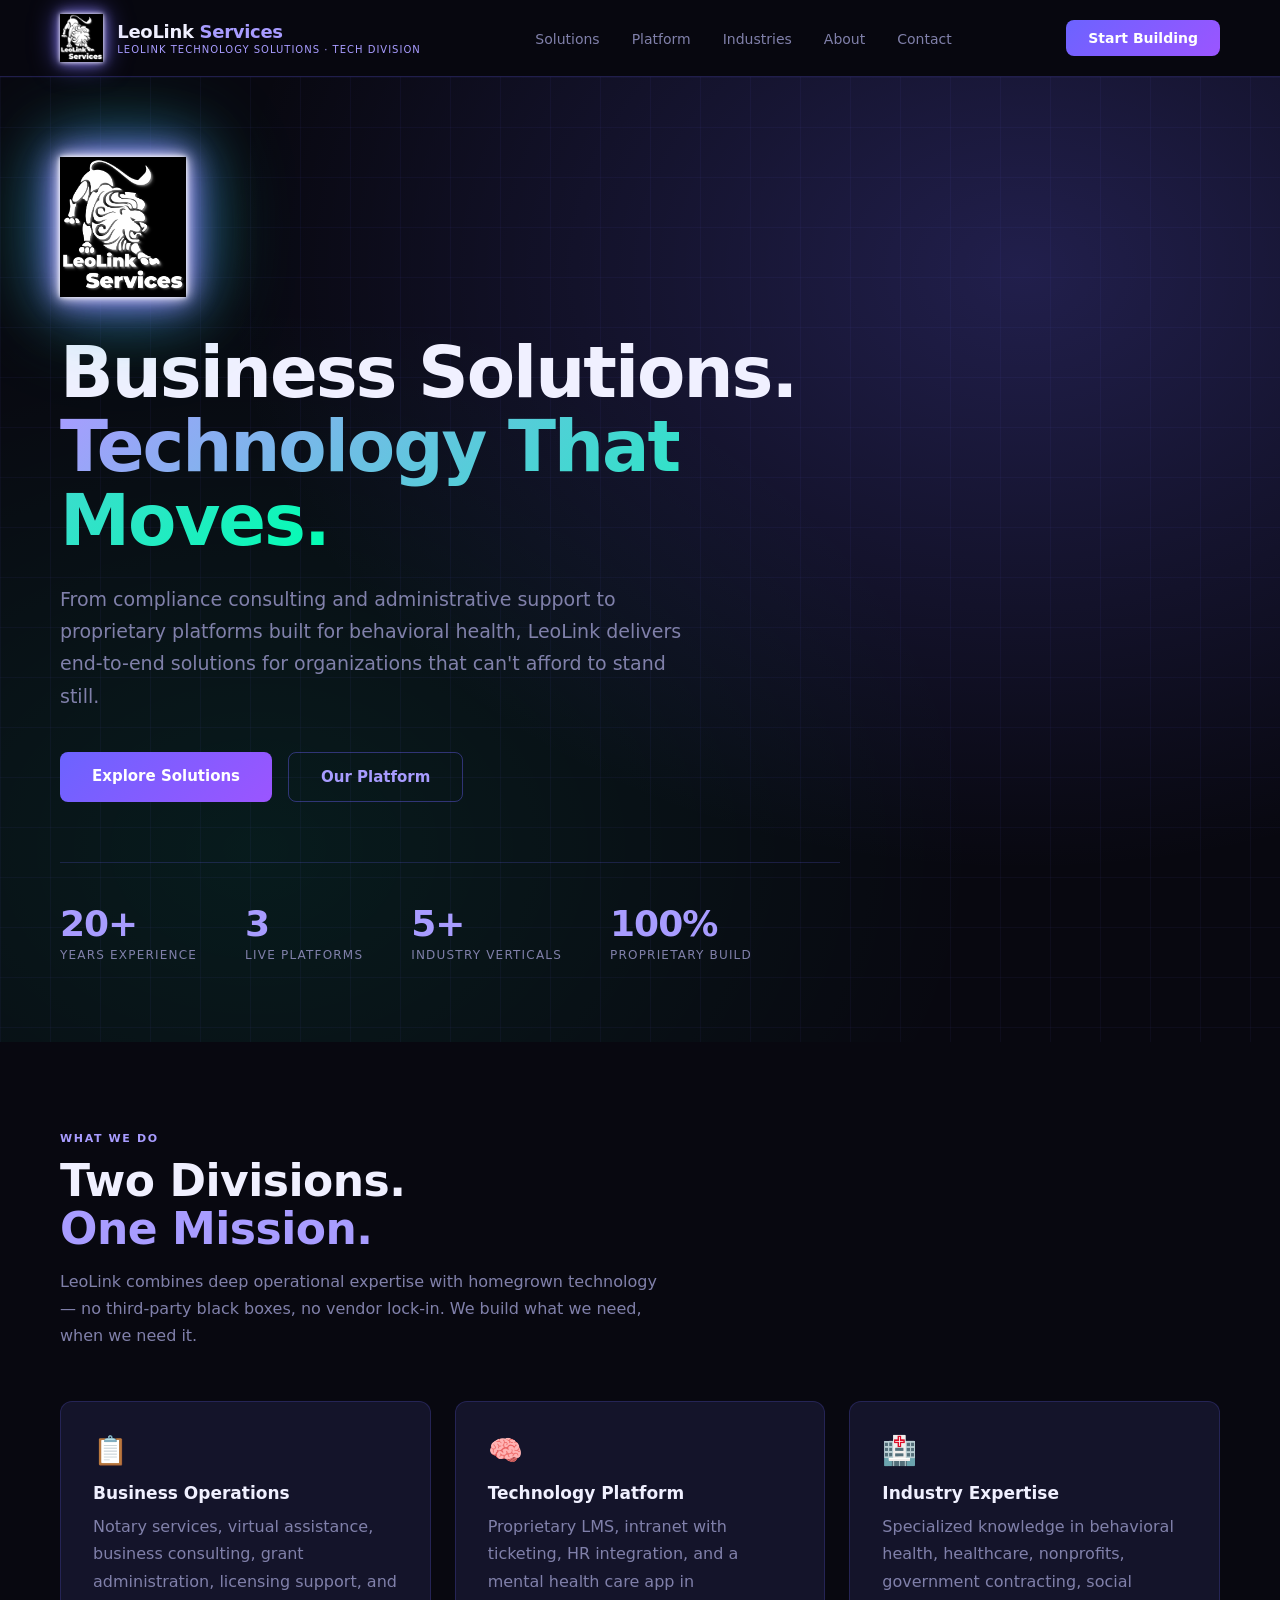
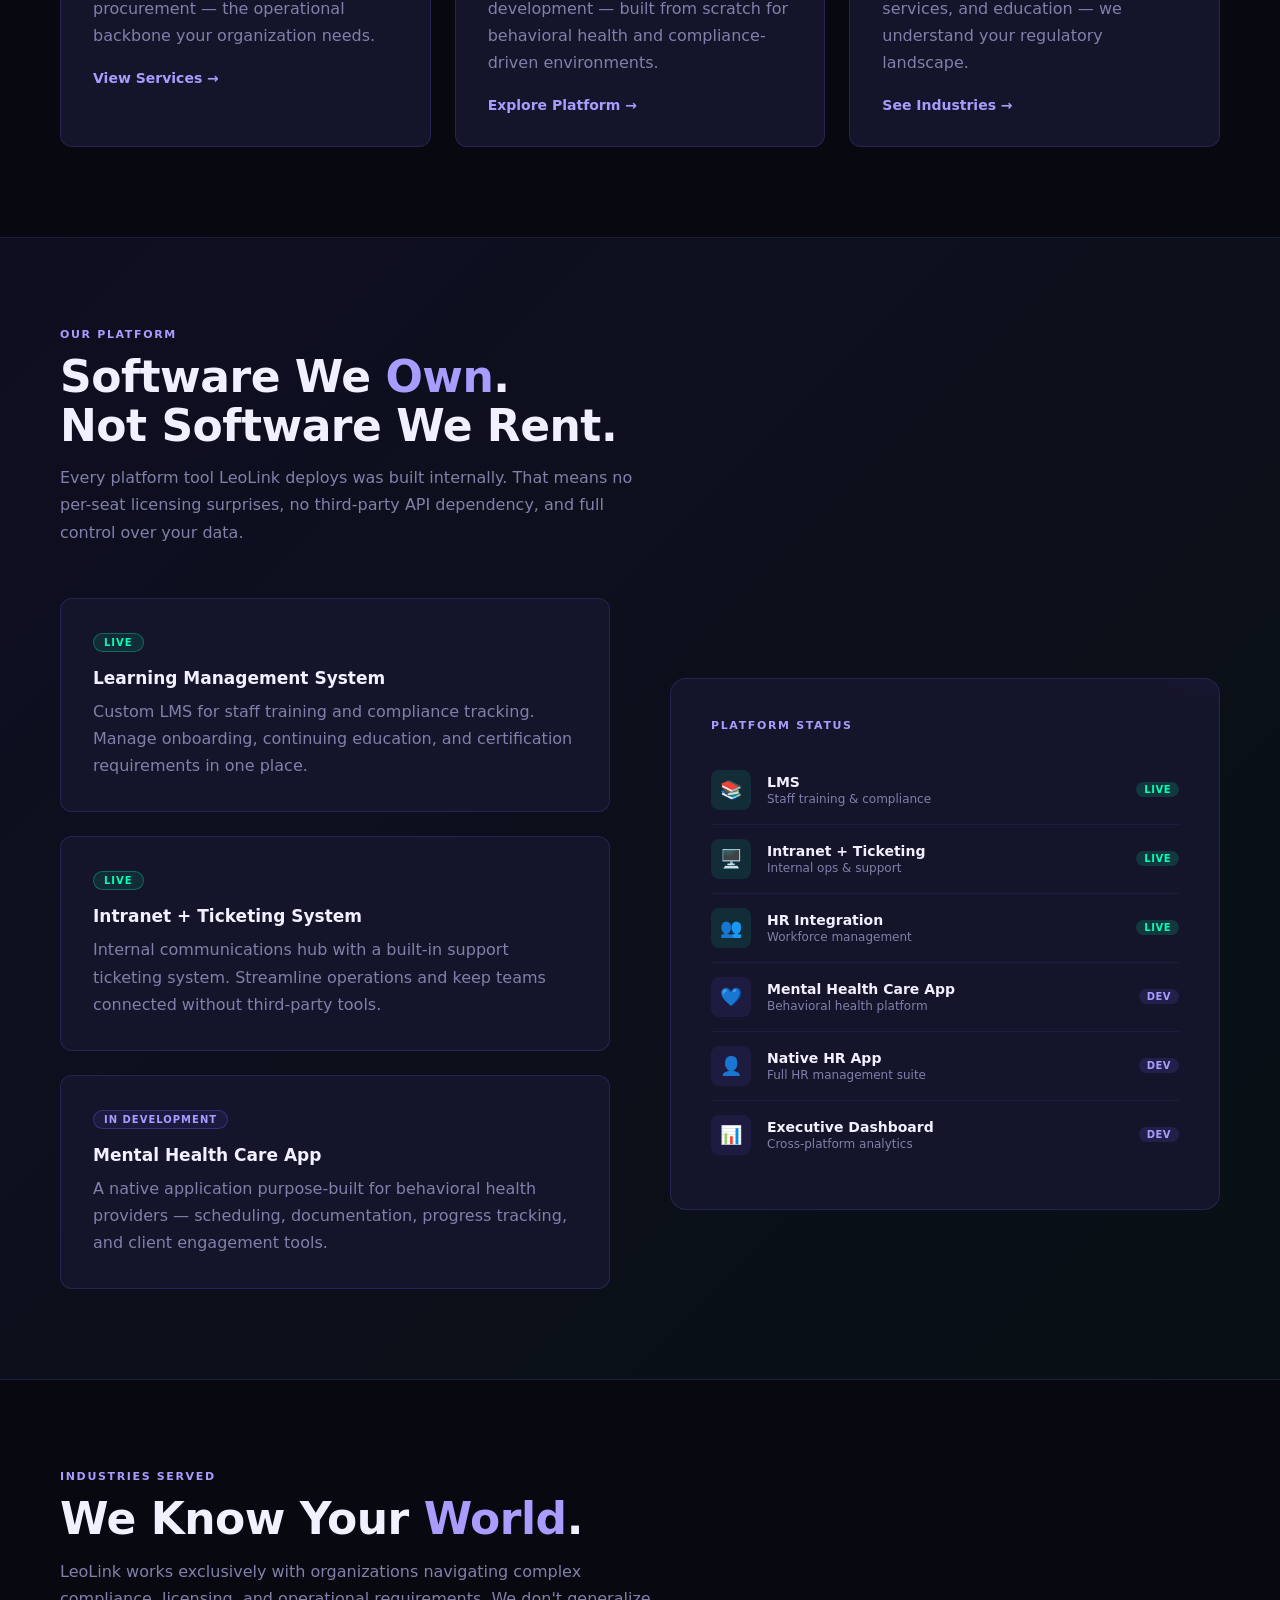
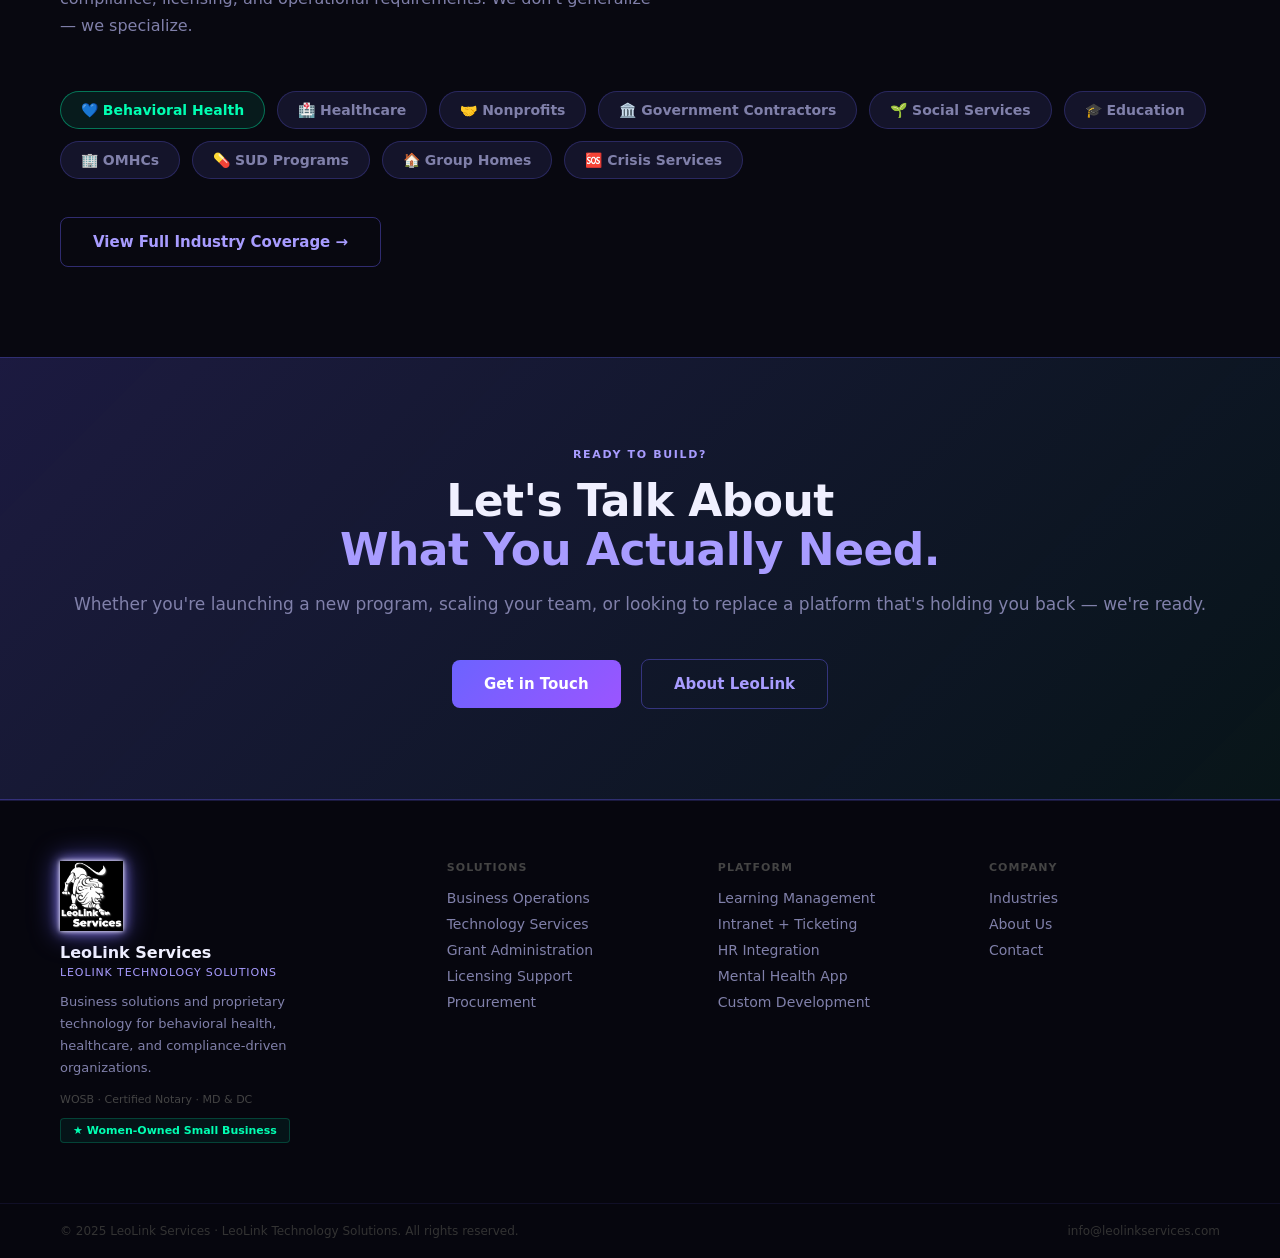
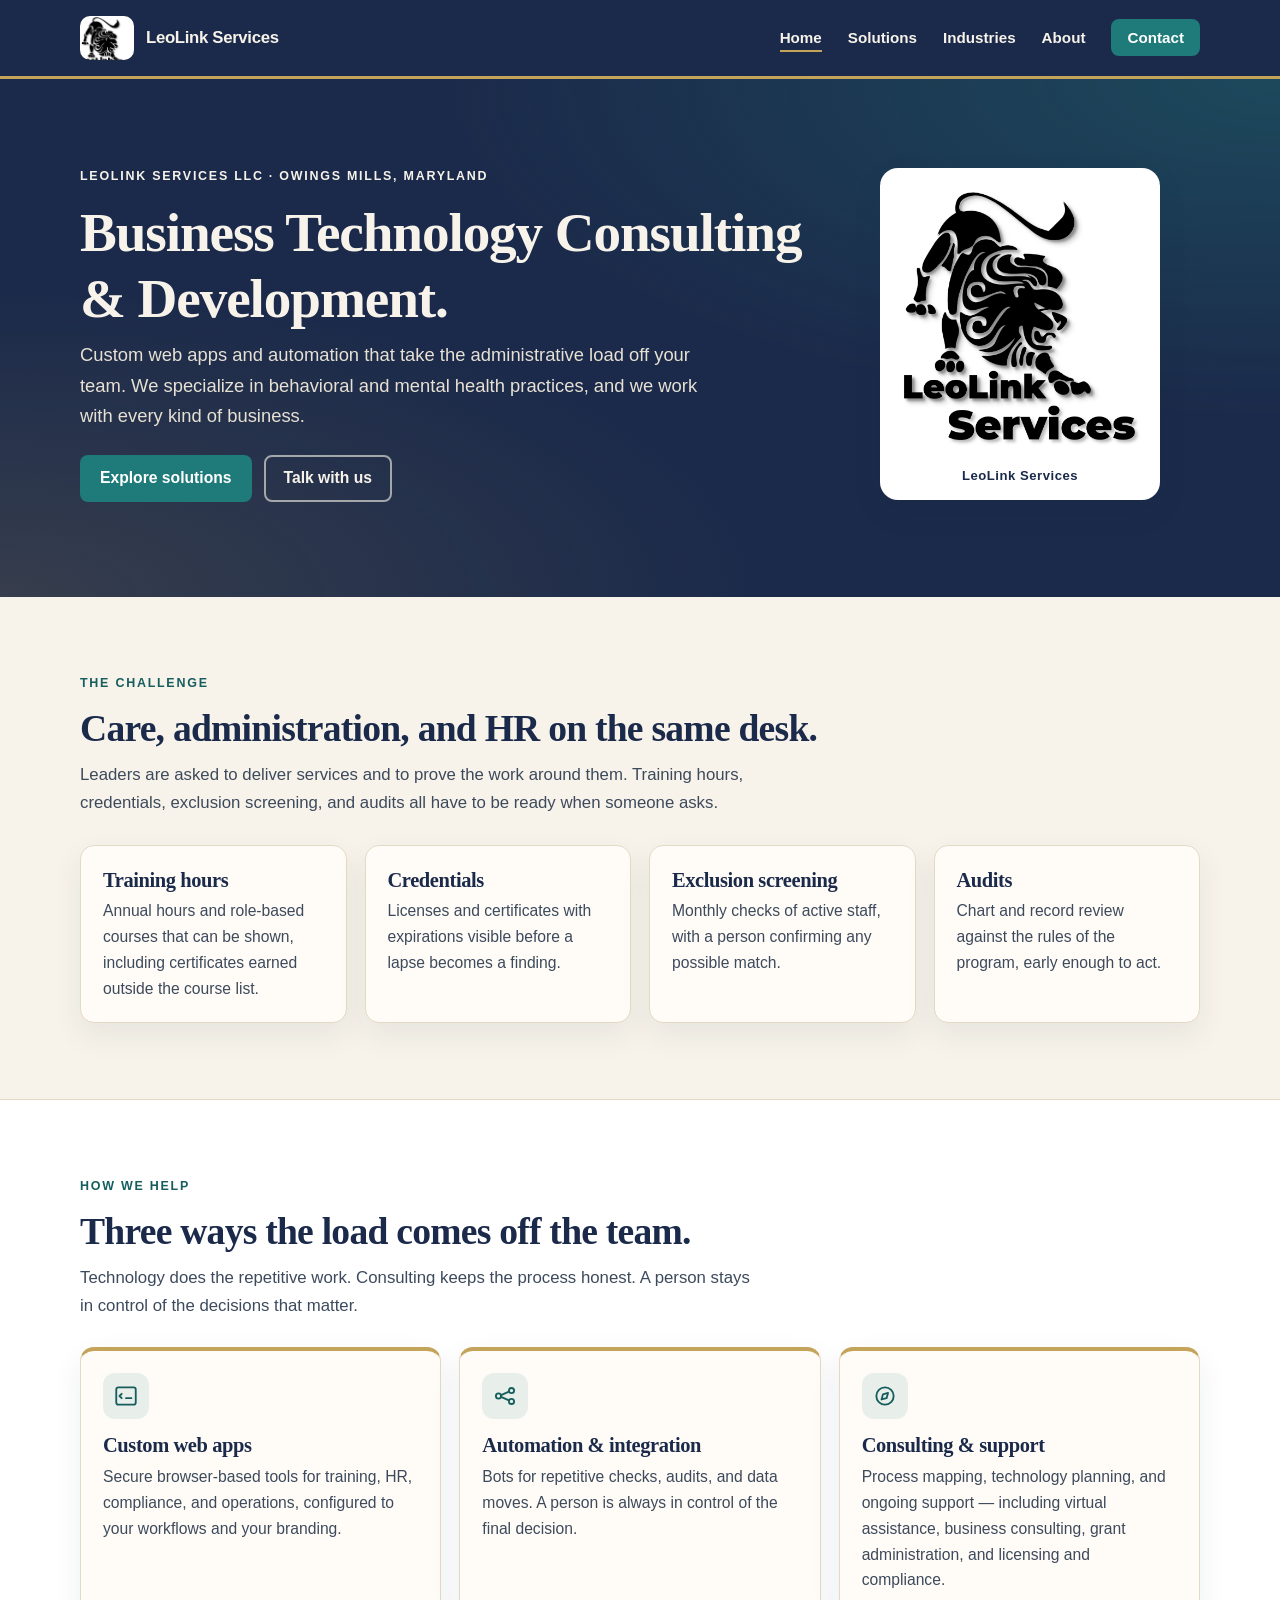
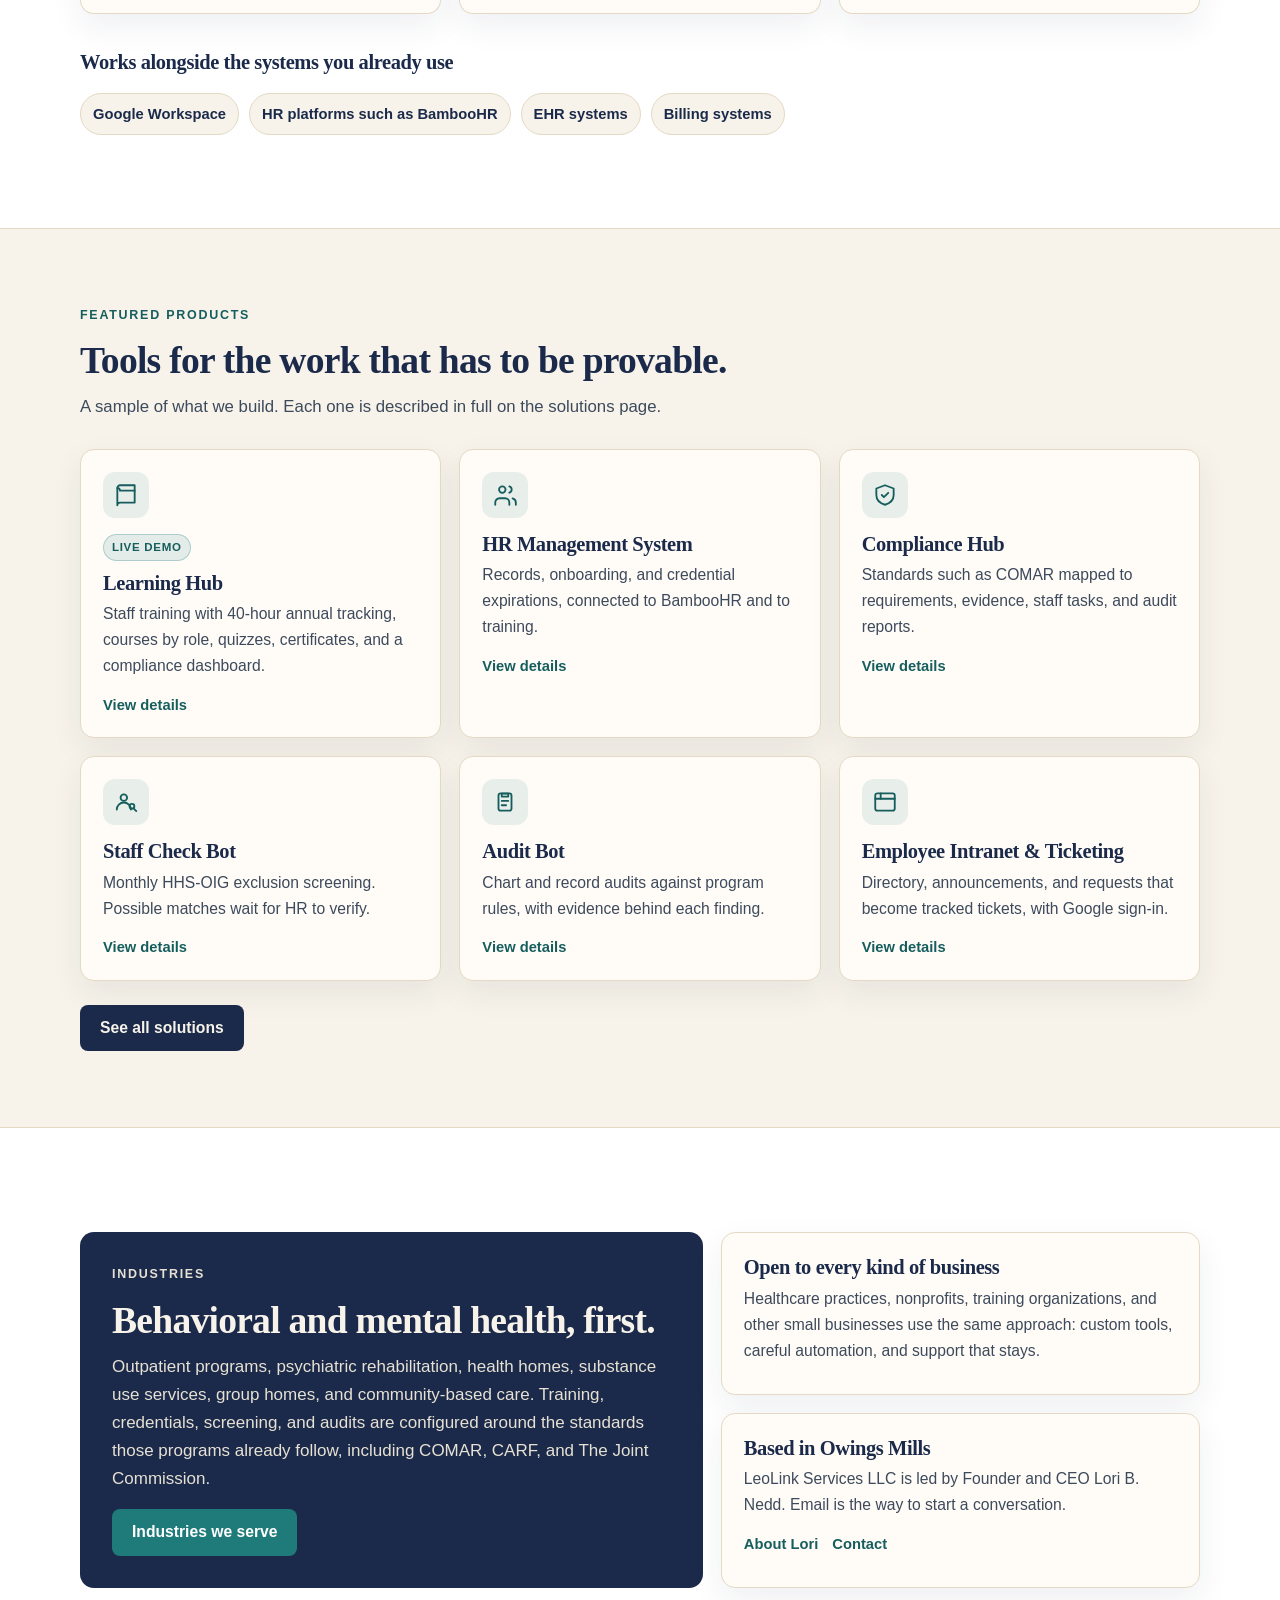
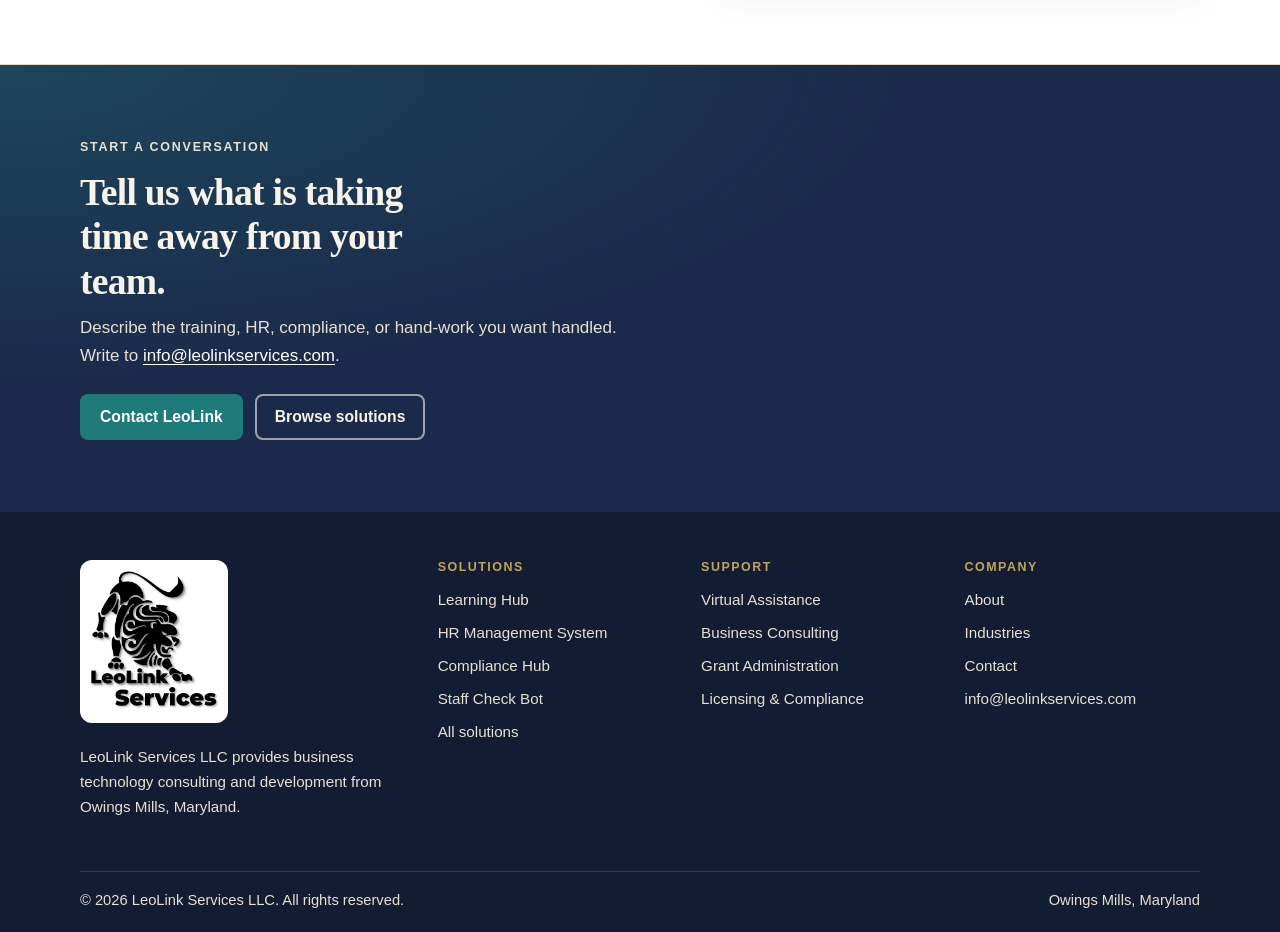
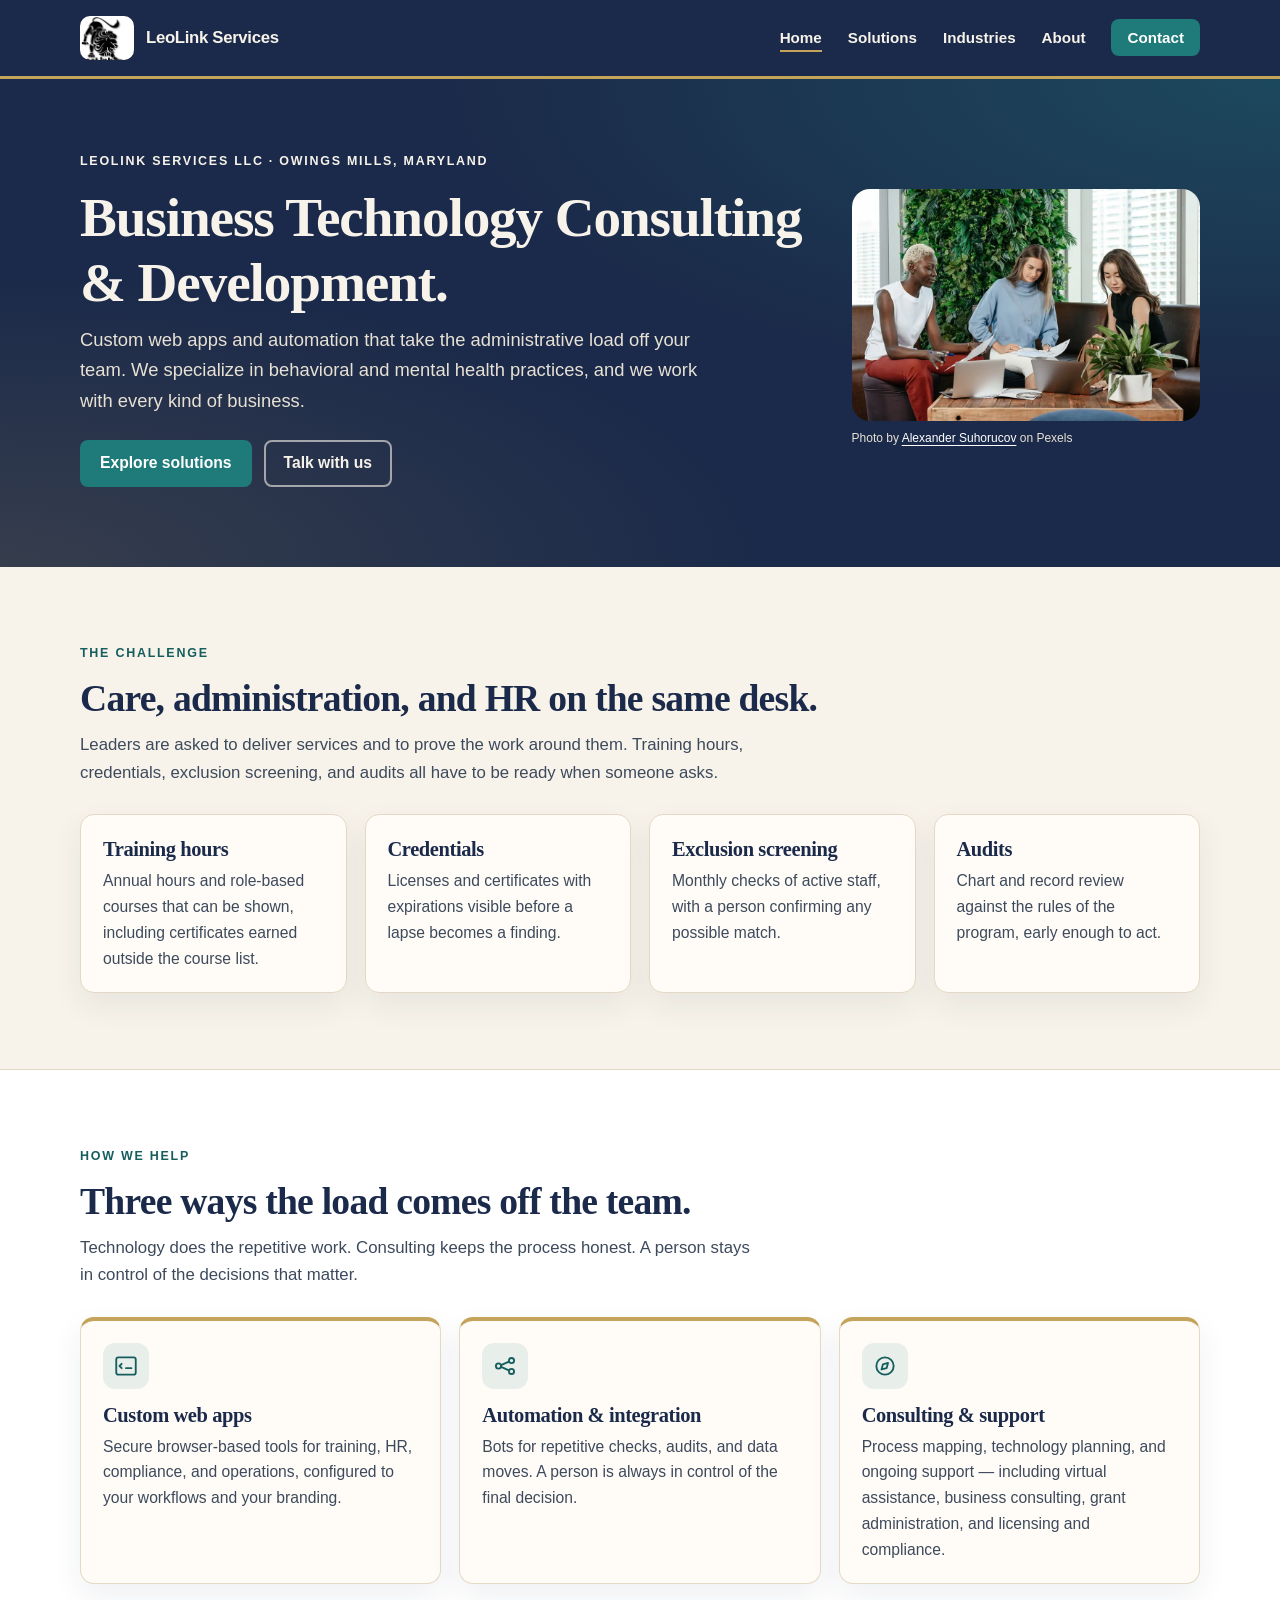
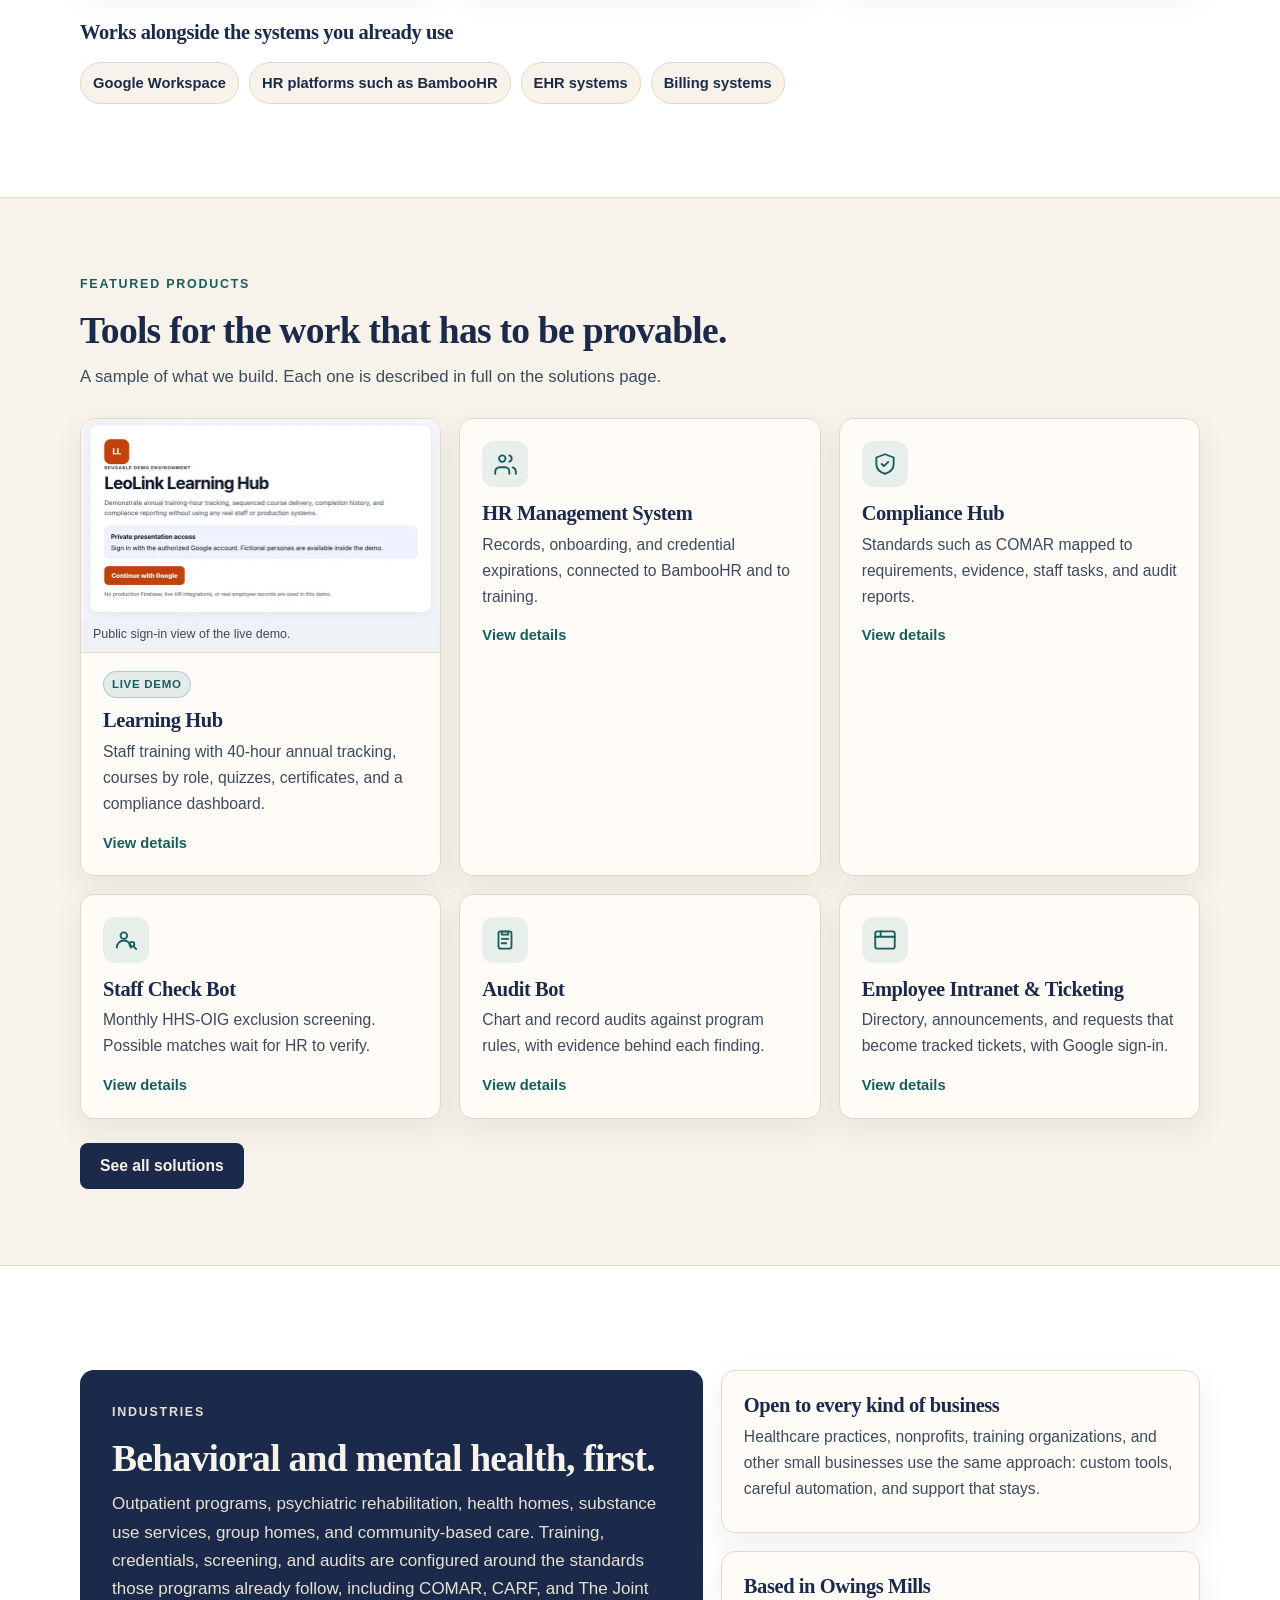
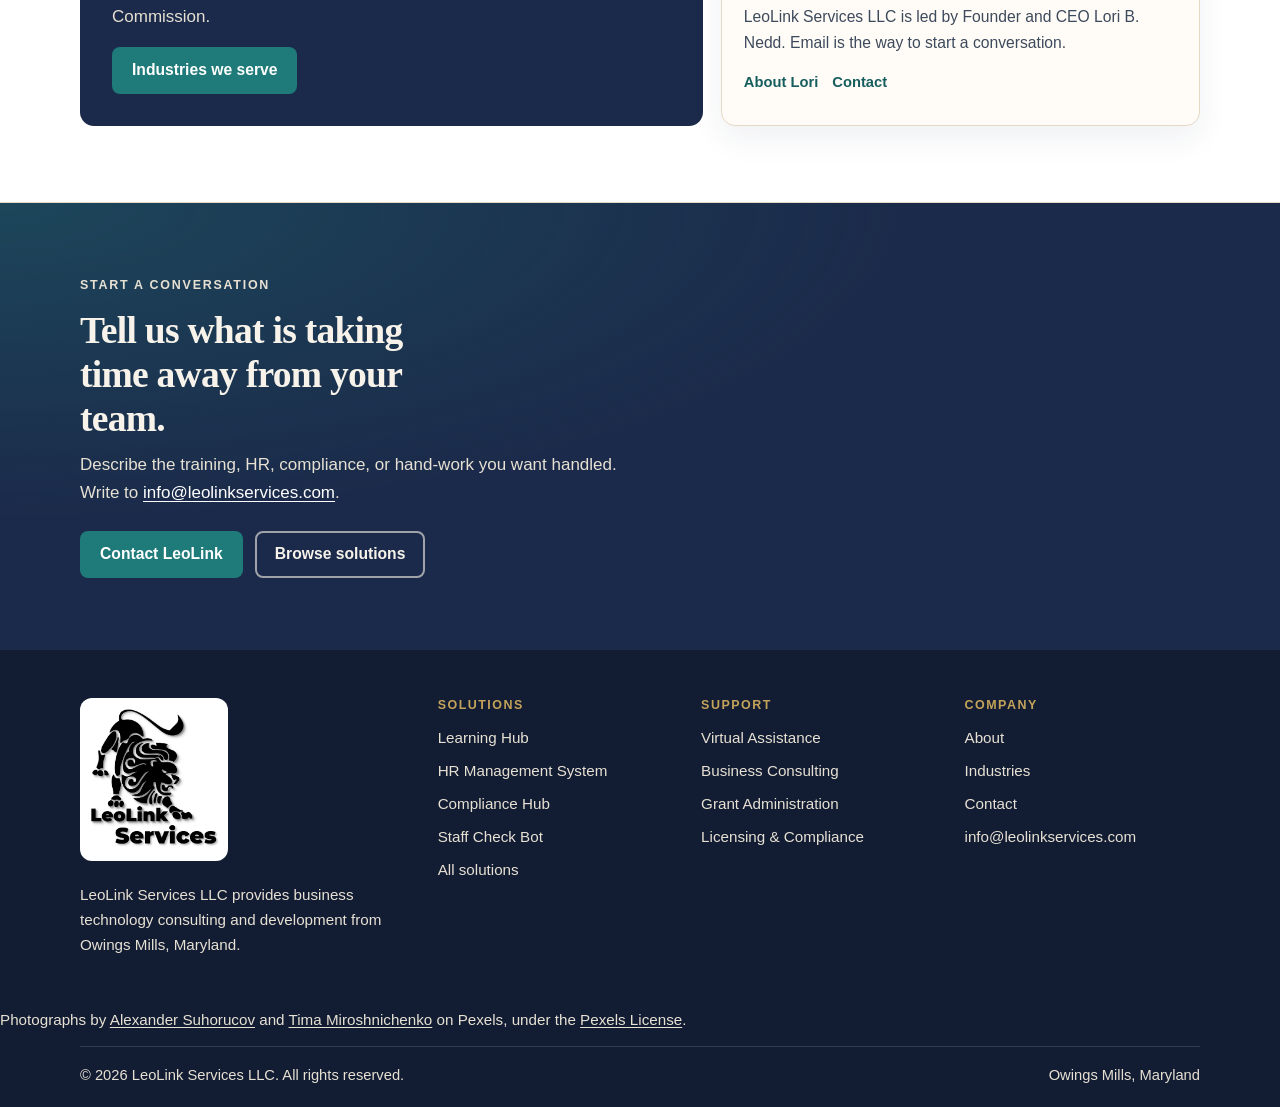
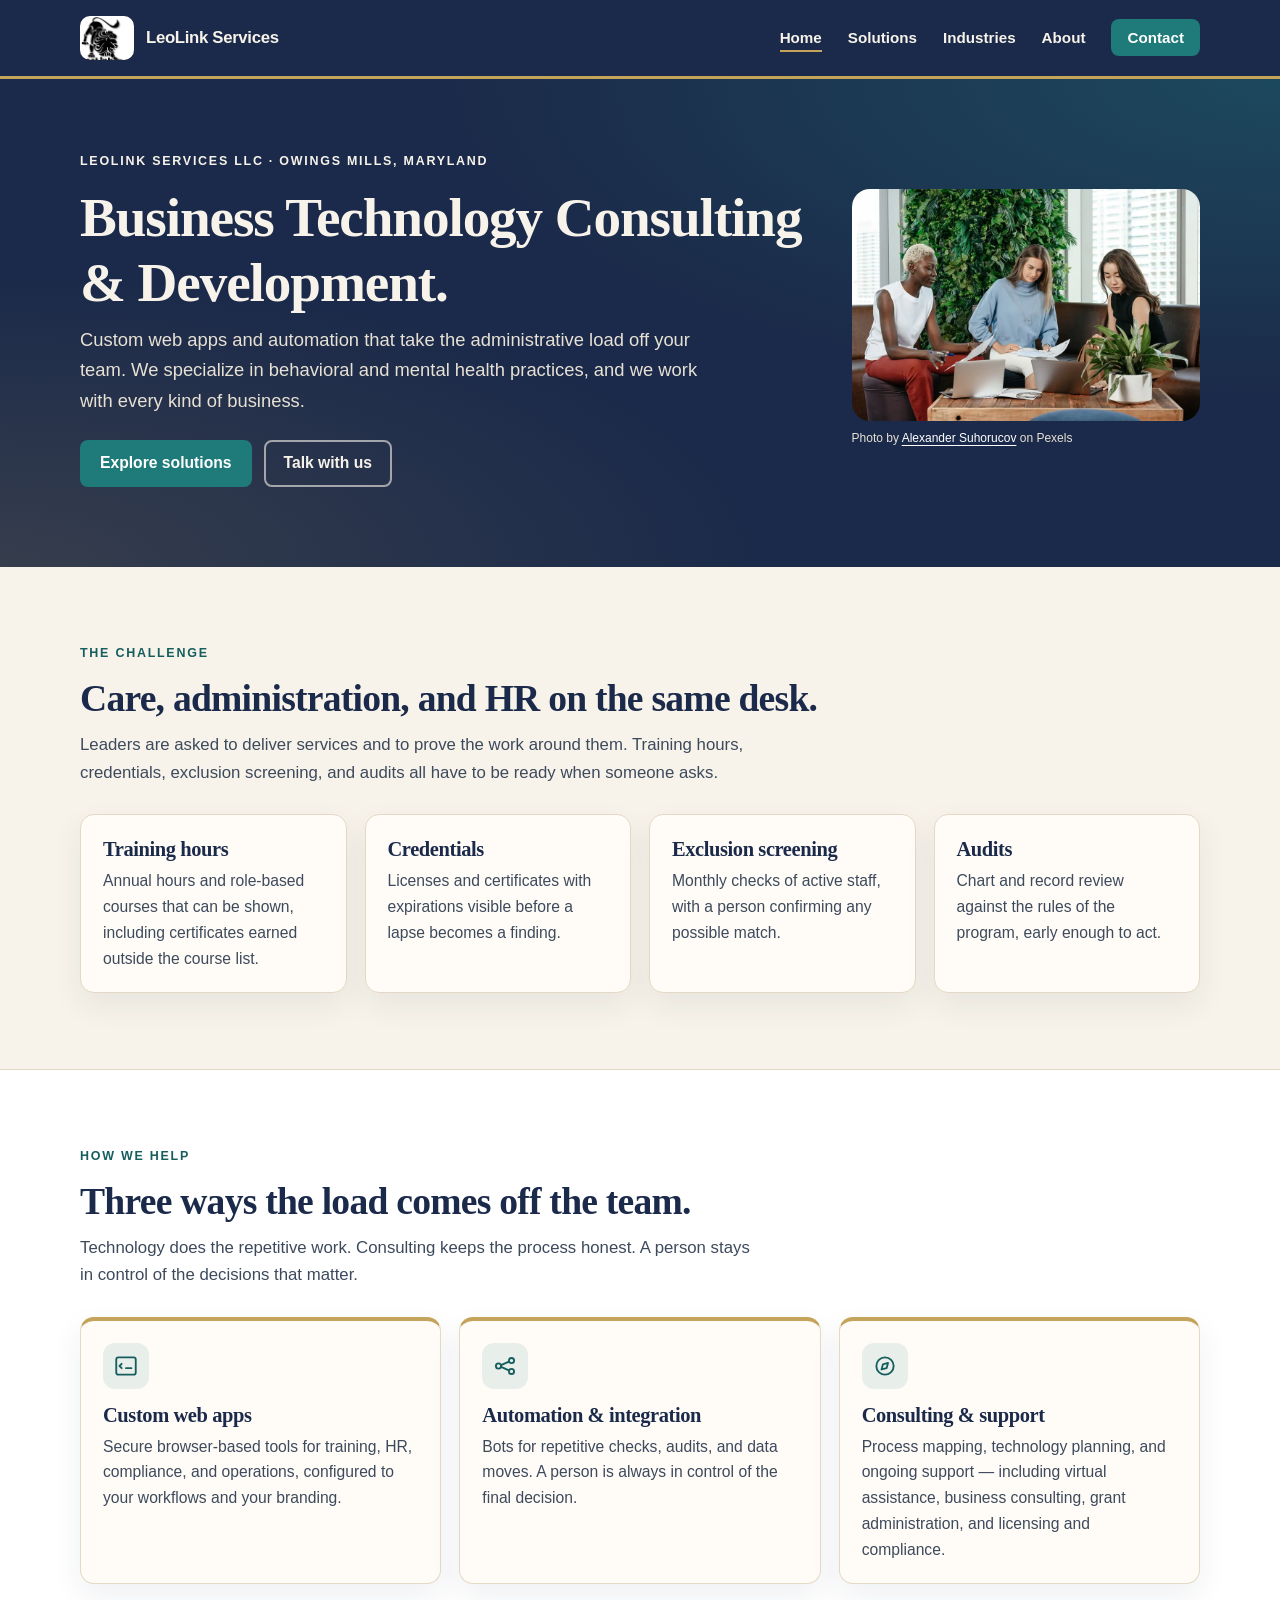
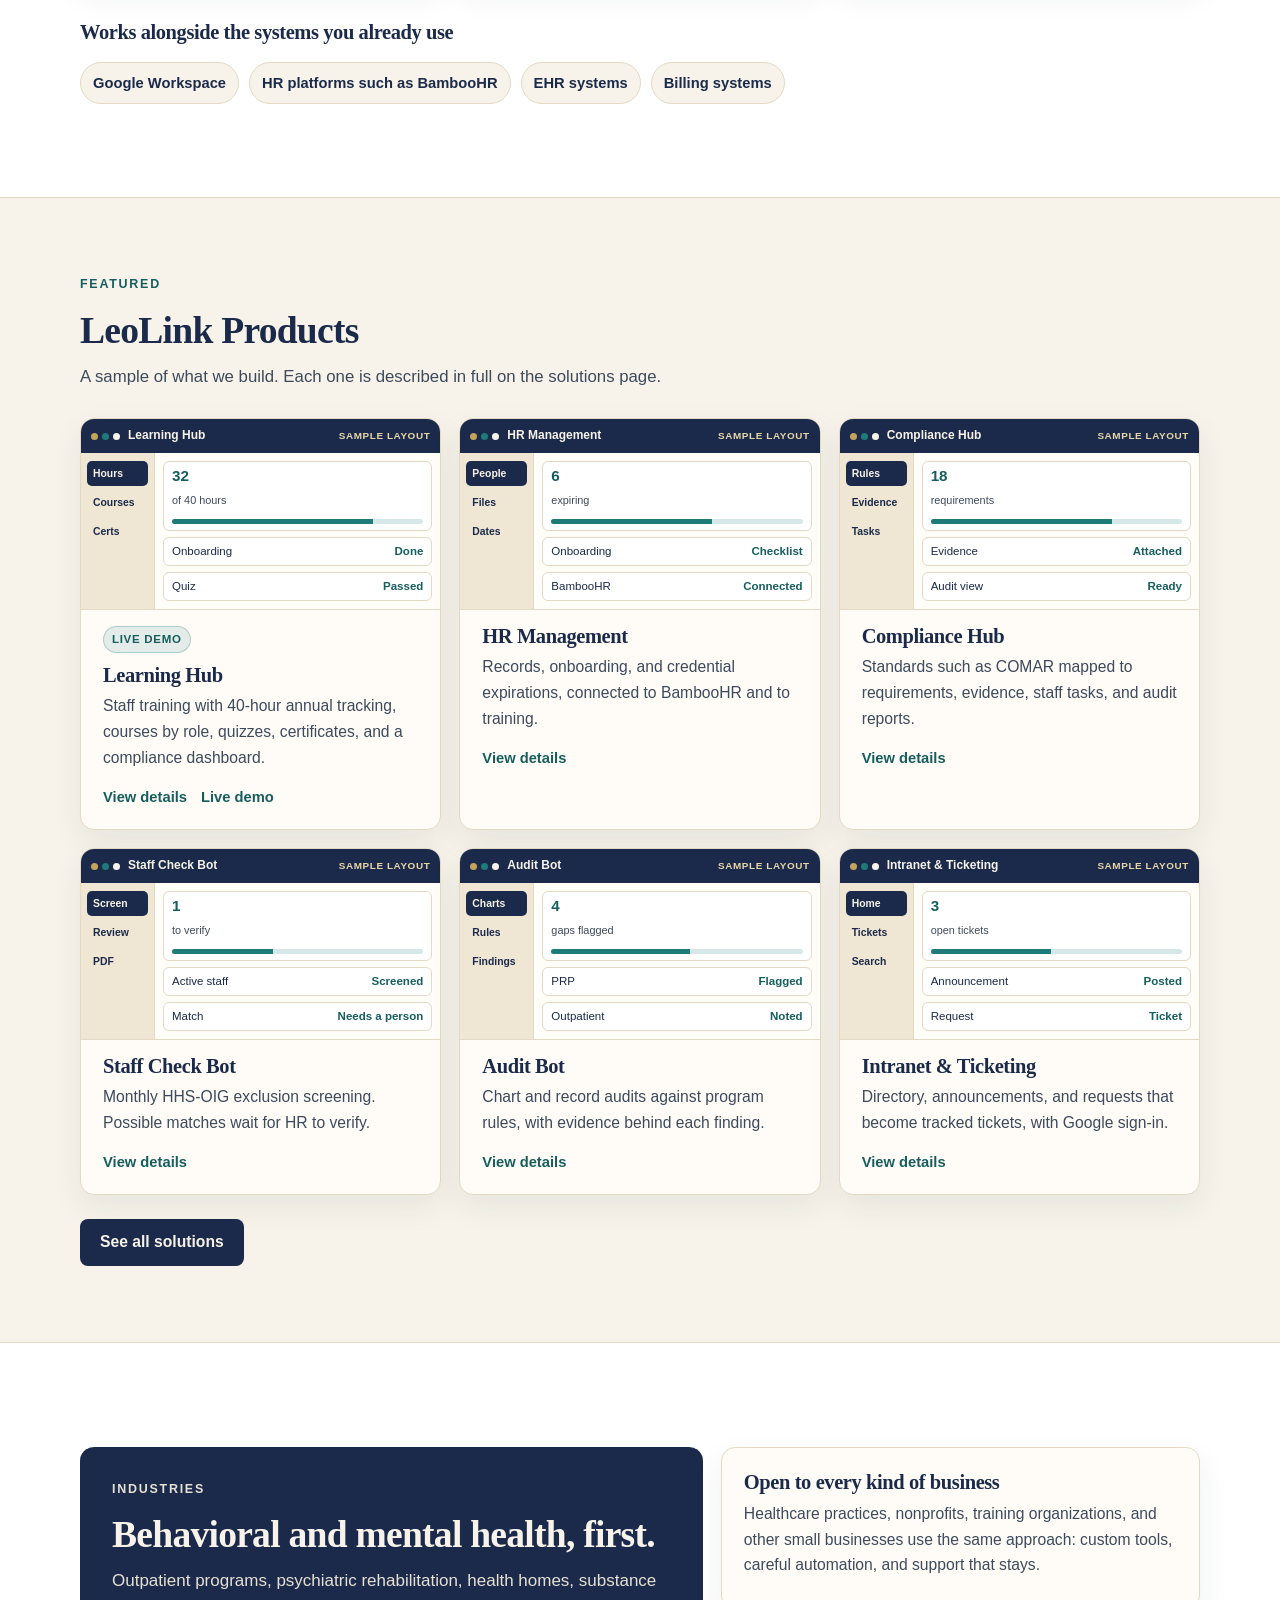
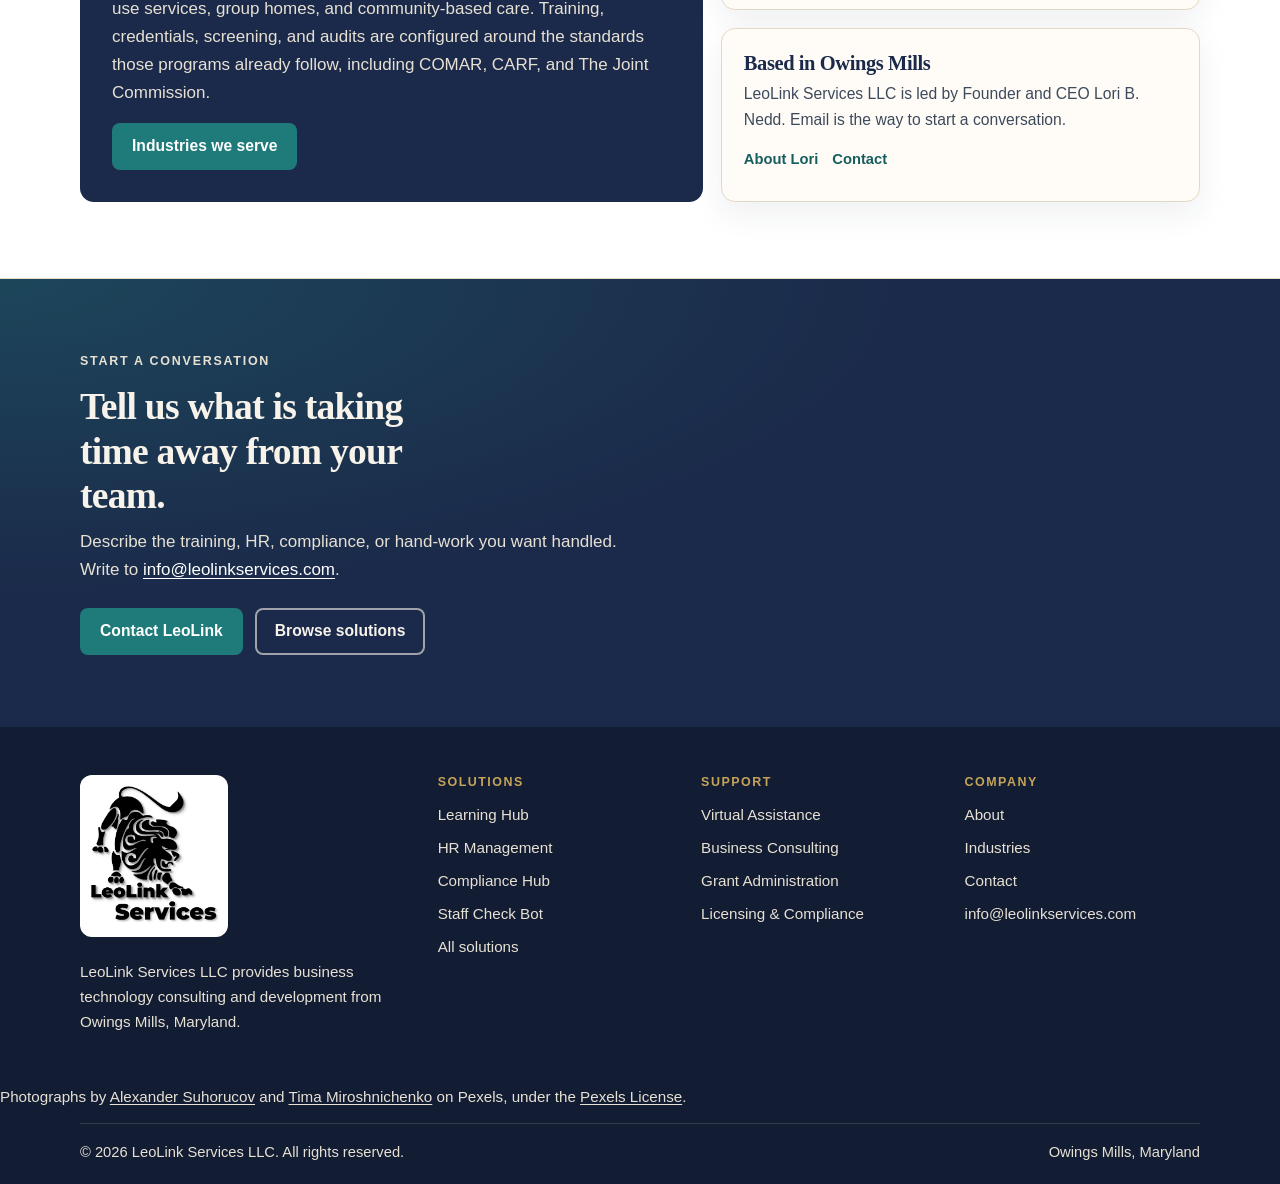
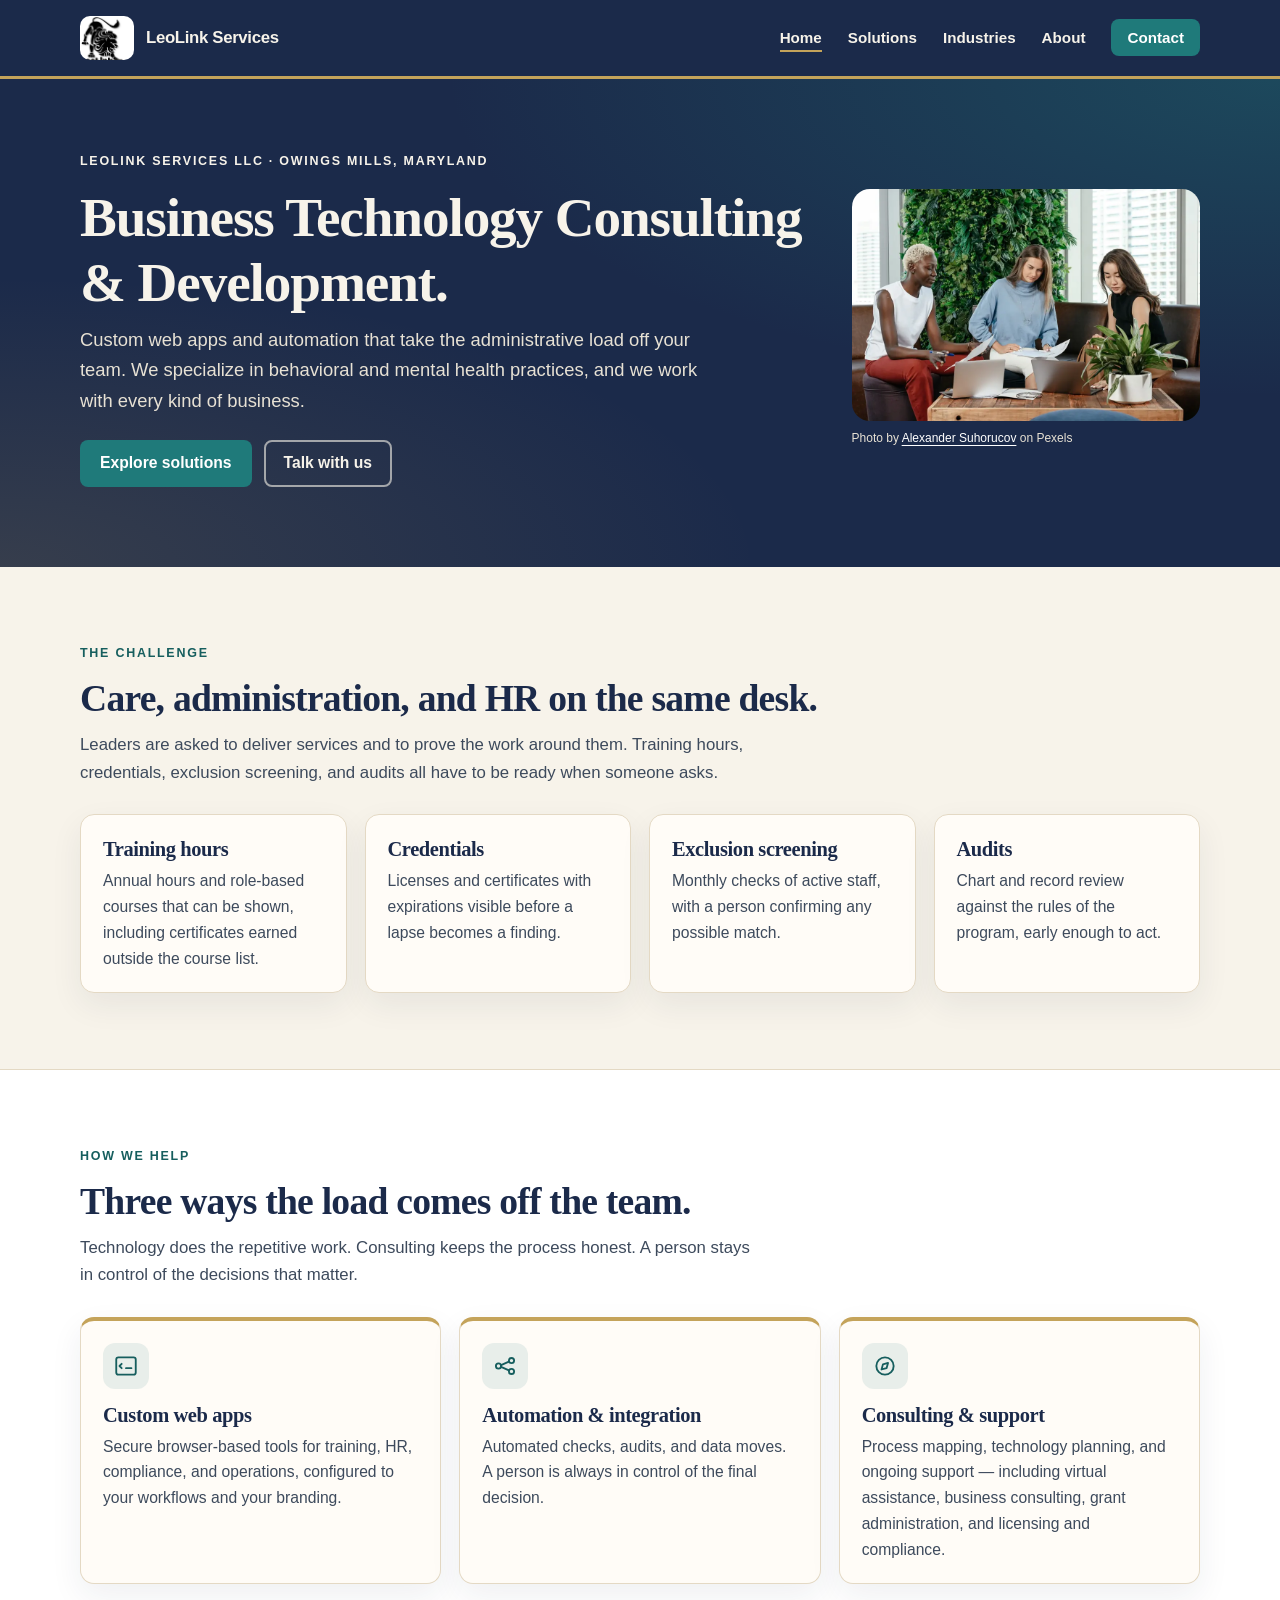
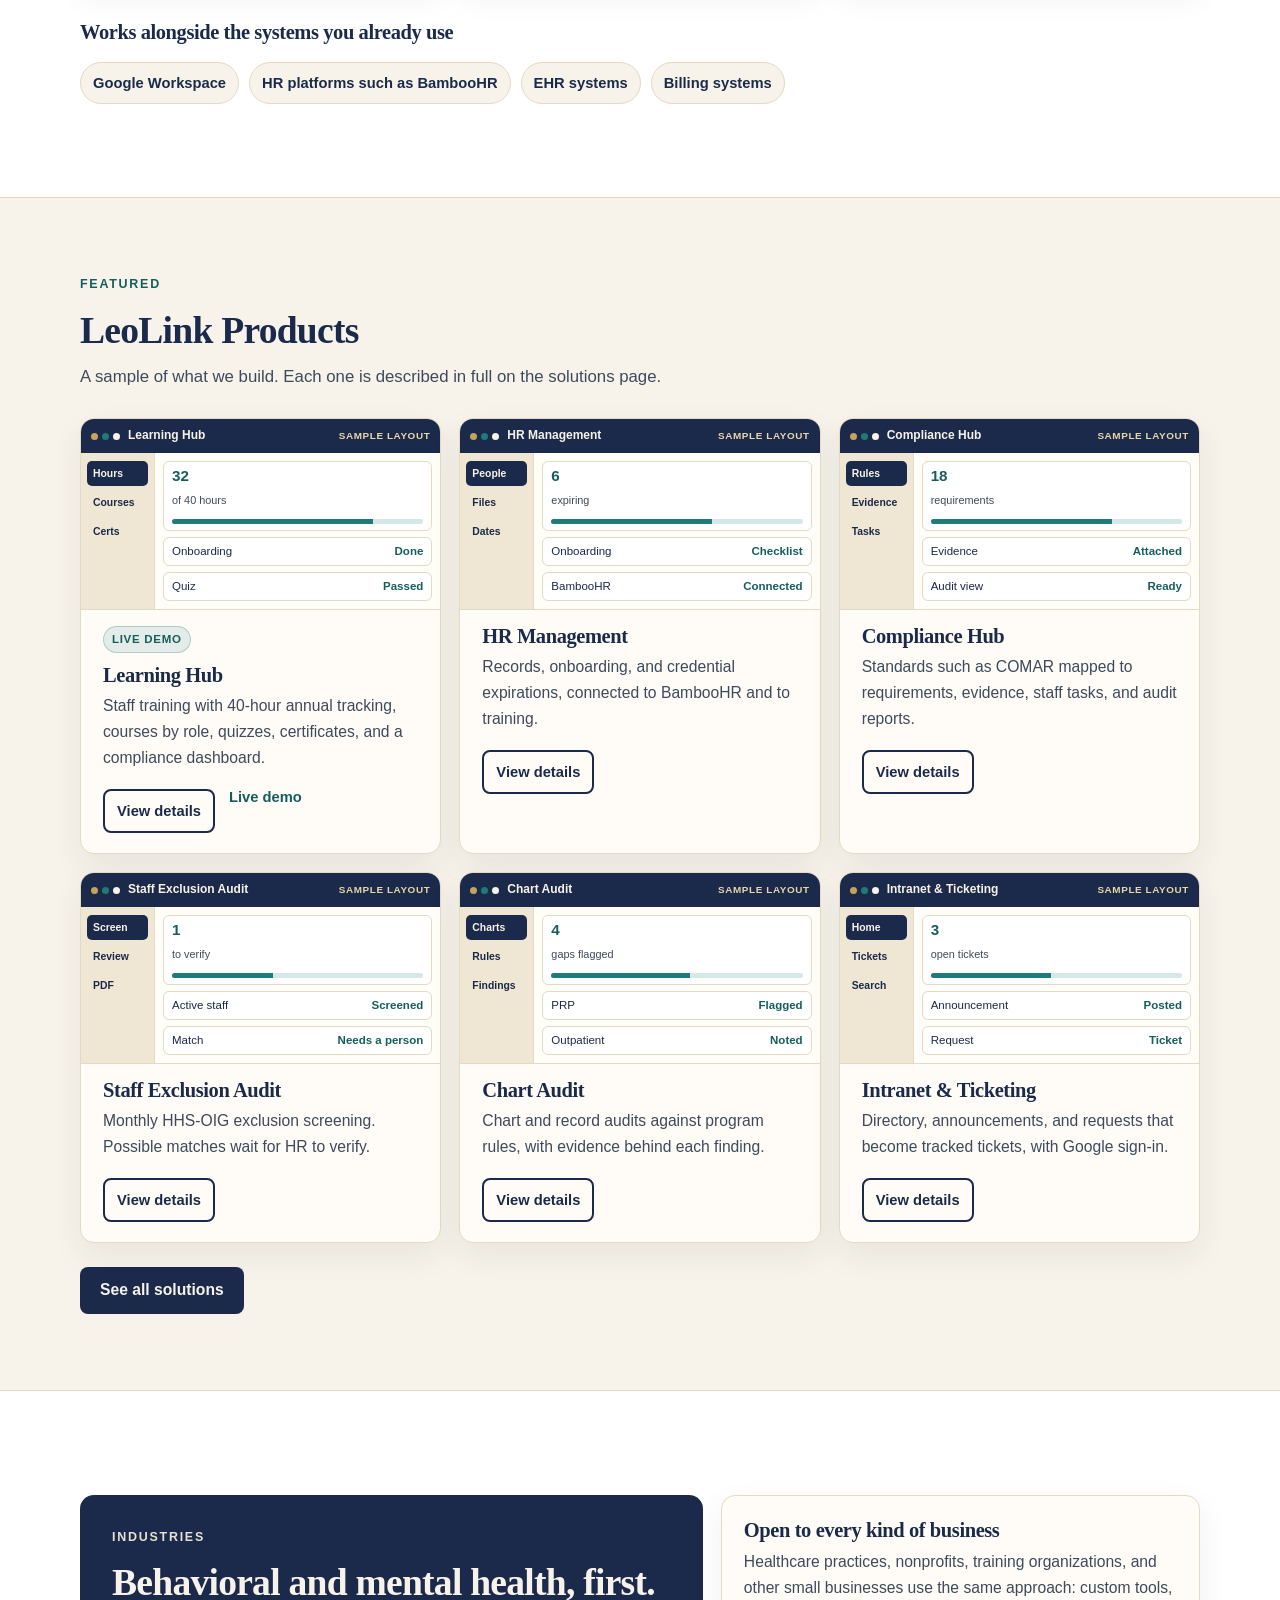
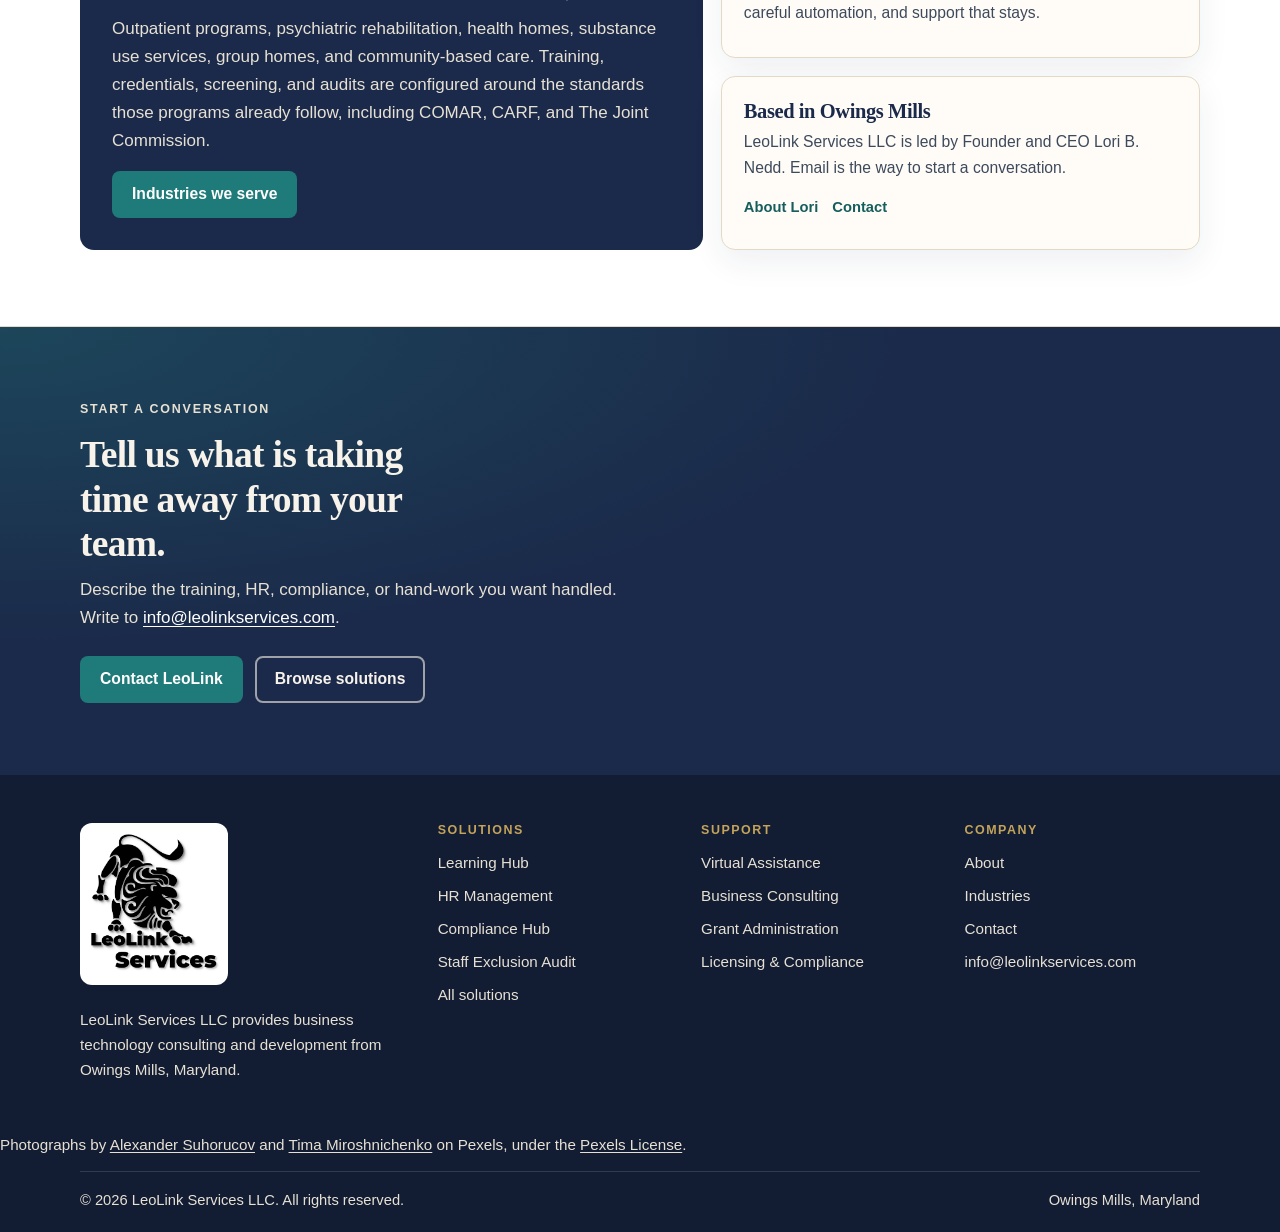
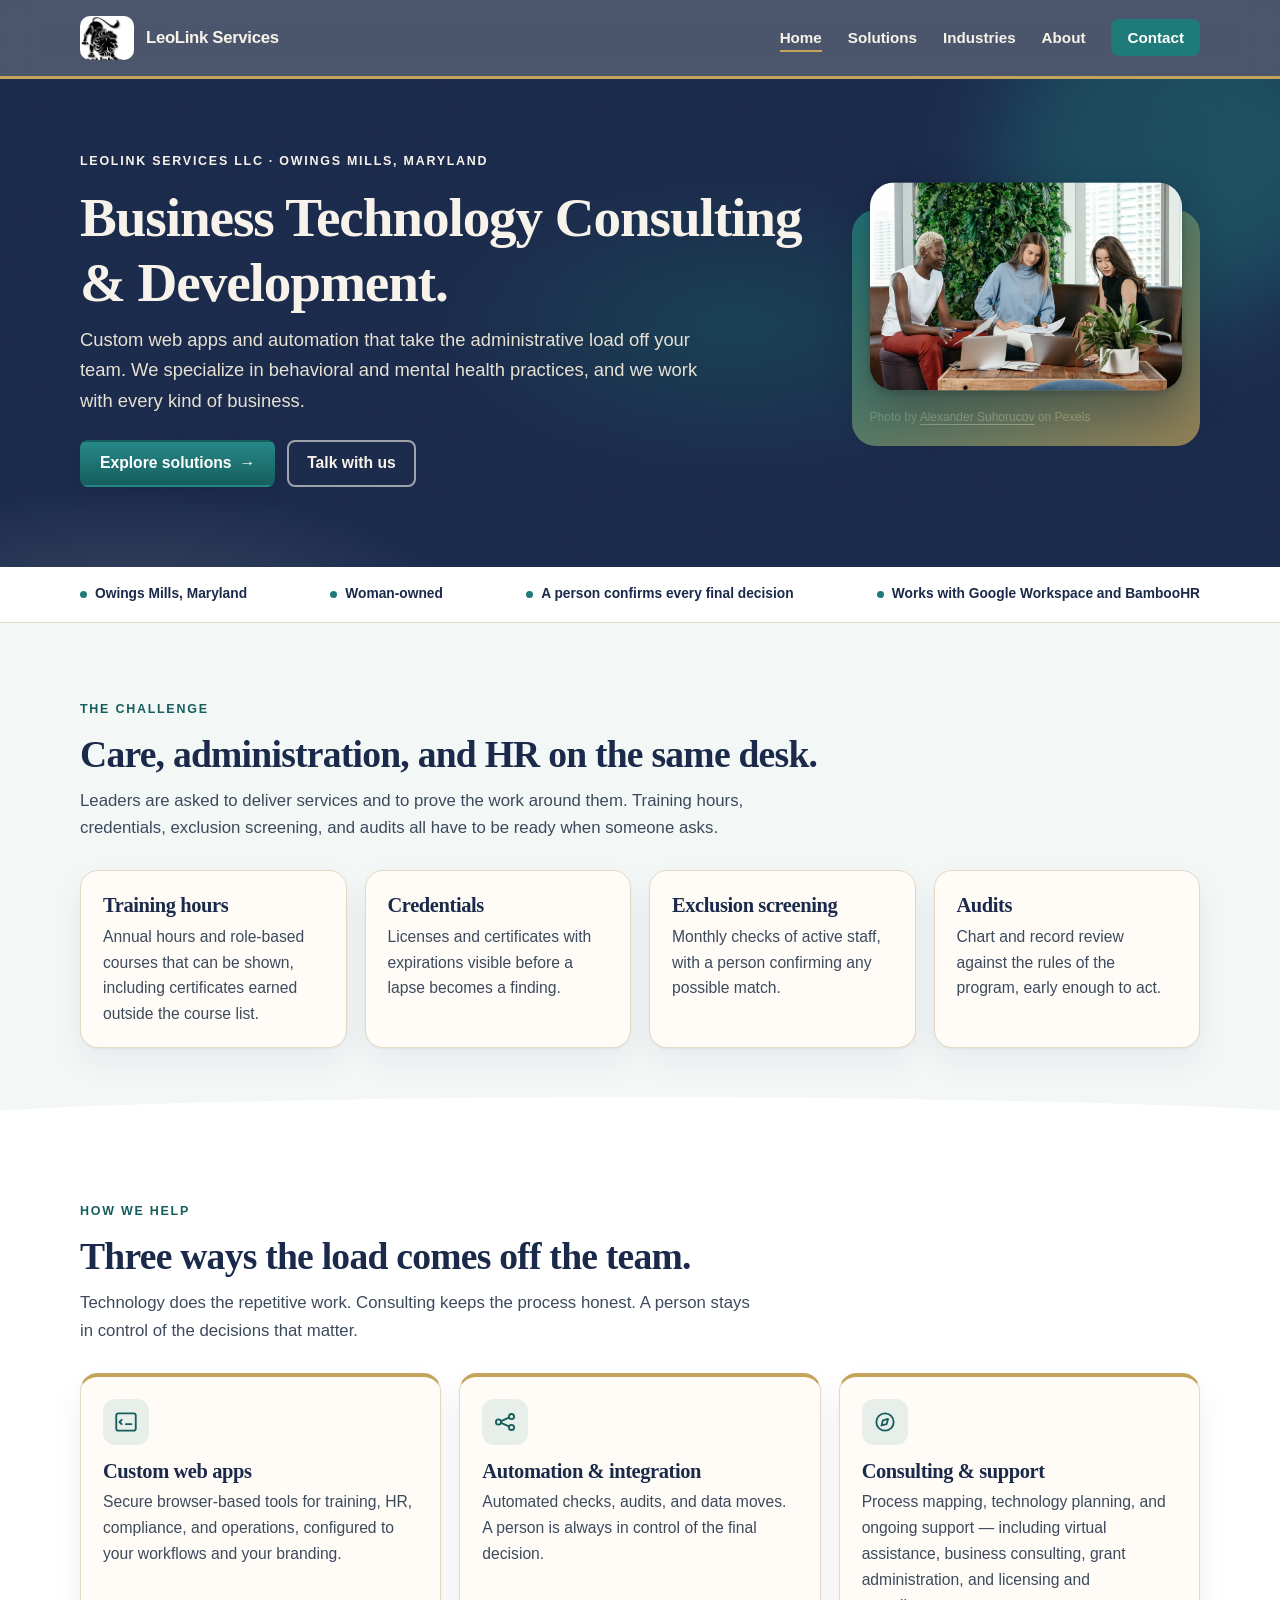
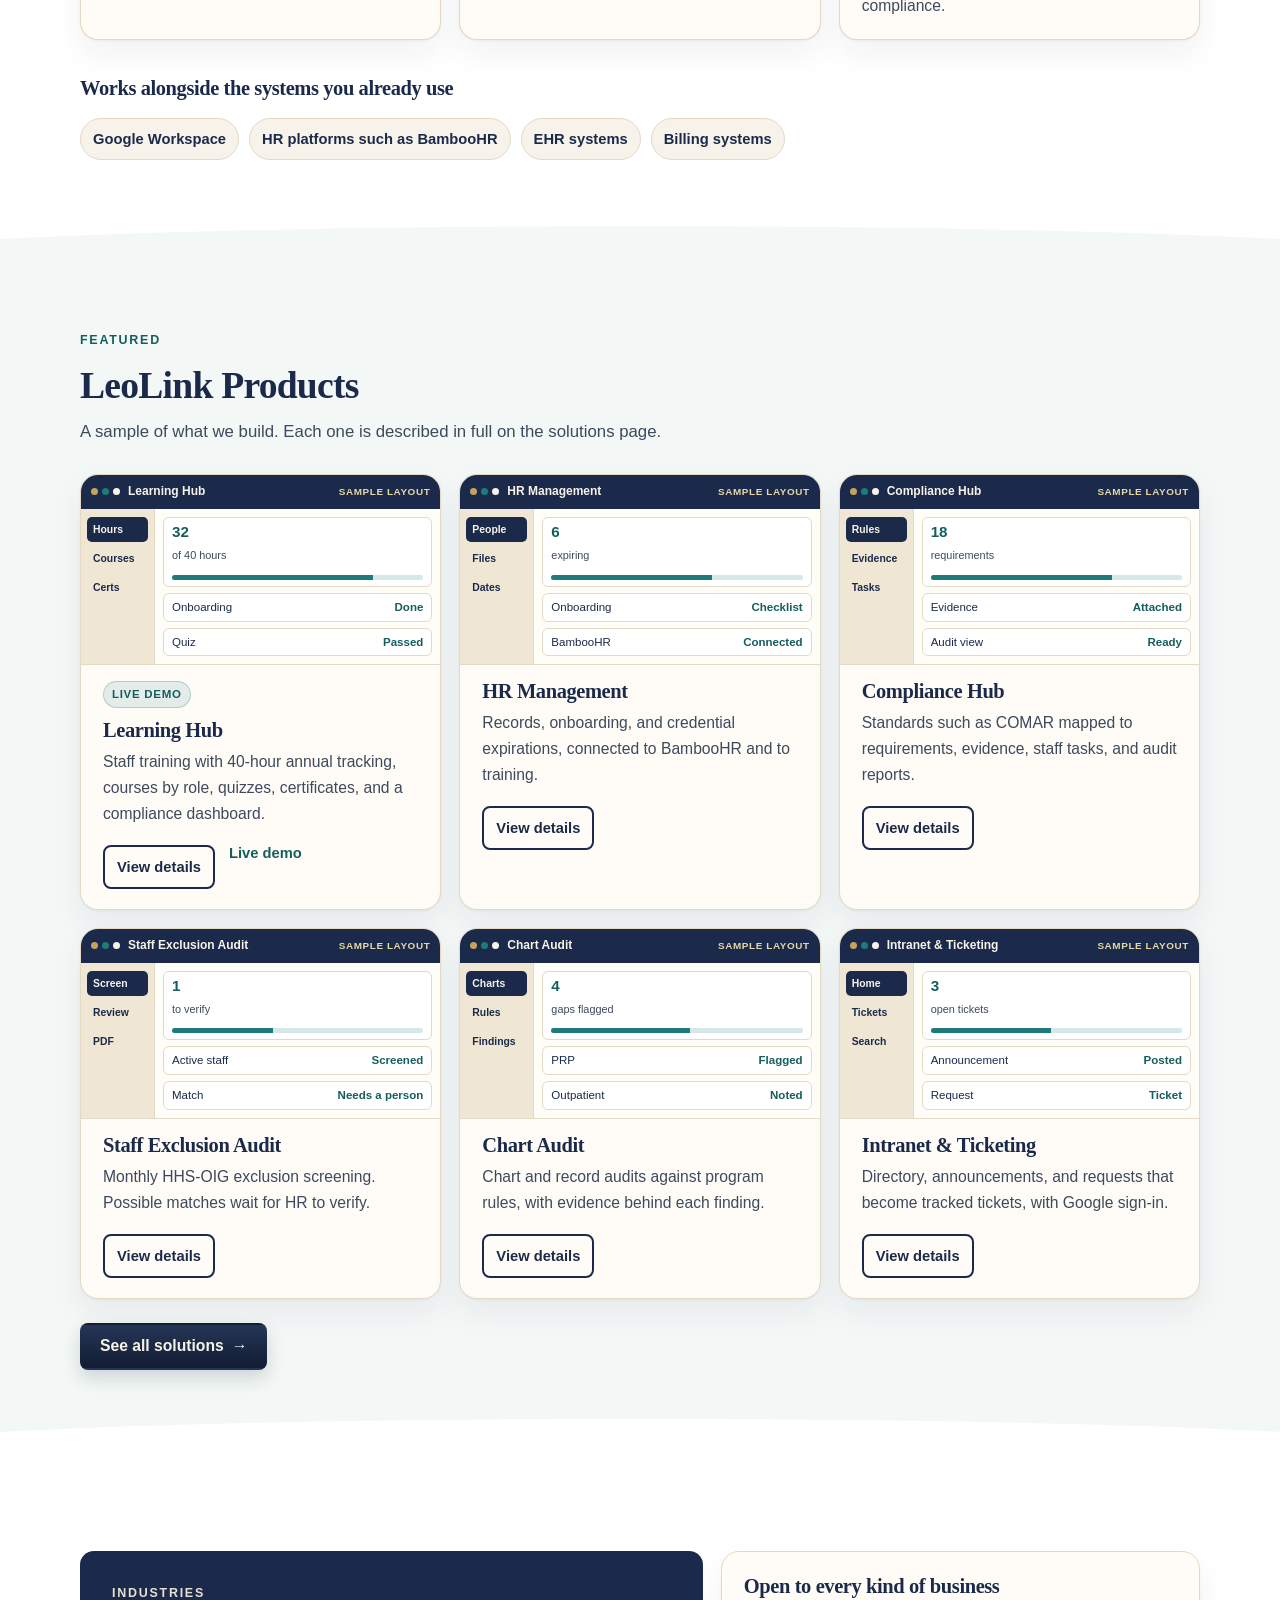
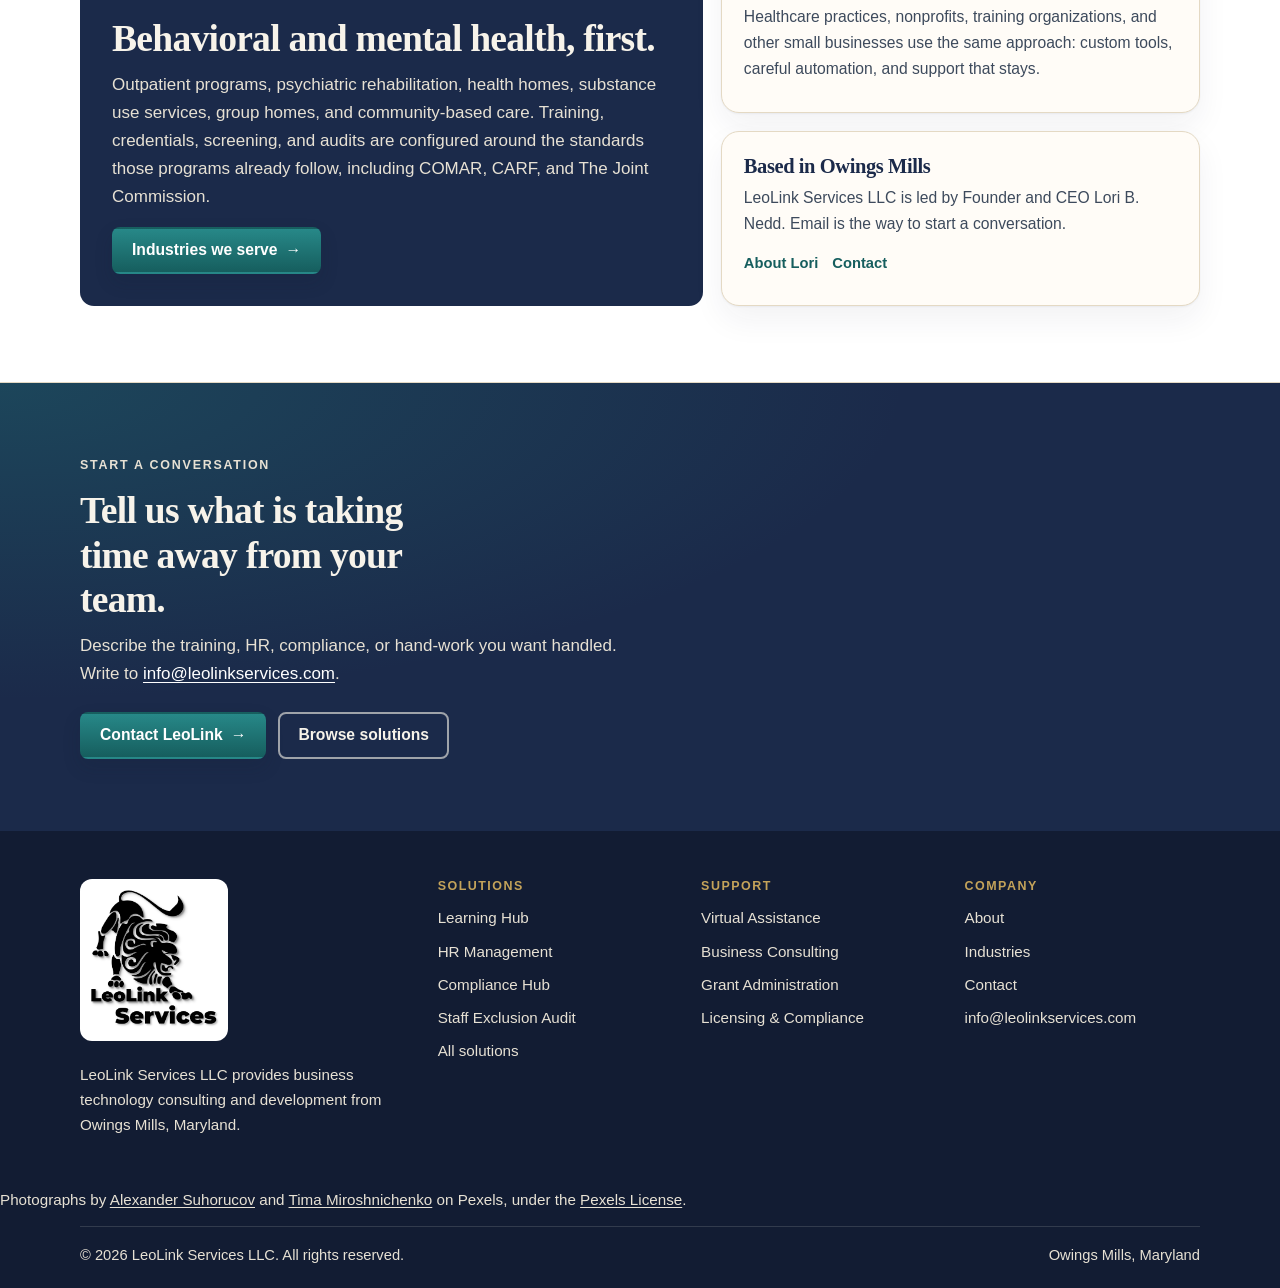
